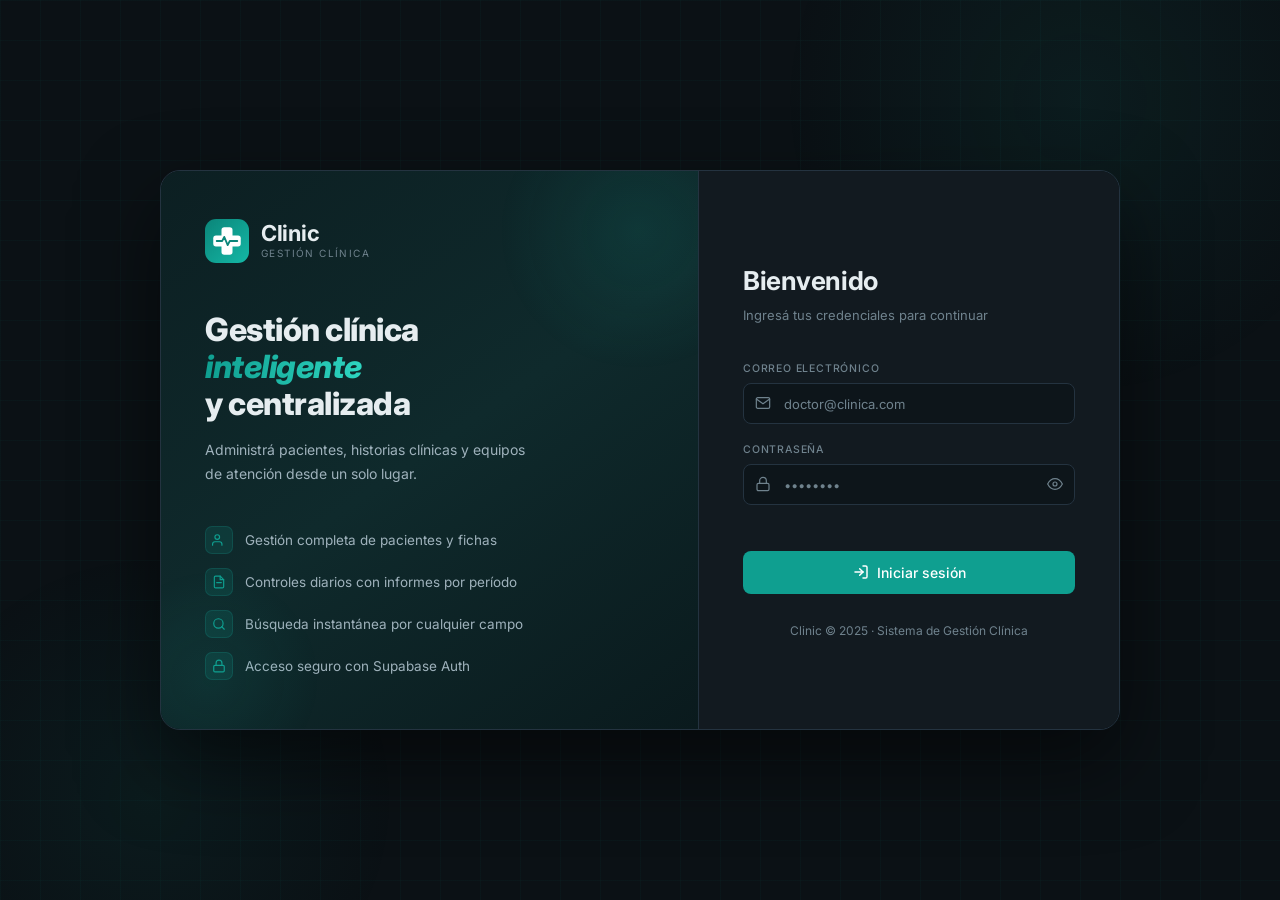
==== index.html @ 8baad52d "Eventos: reemplazar 151 handlers inline (onclick/onchange/oninput…) por delegación con data-* en js/" ====
<!DOCTYPE html>
<html lang="es">
<head>
<meta charset="UTF-8">
<meta name="viewport" content="width=device-width, initial-scale=1.0, maximum-scale=1.0">
<link rel="icon" href="logo.svg" type="image/svg+xml">
<title>Clinic</title>
<link href="https://fonts.googleapis.com/css2?family=Inter:wght@400;500;600;700;800&display=swap" rel="stylesheet">
<script src="https://cdnjs.cloudflare.com/ajax/libs/qrcodejs/1.0.0/qrcode.min.js"></script>
<link rel="stylesheet" href="css/base.css">
</head>
<body>

<div id="print-report"></div>

<div class="lightbox" id="lightbox" data-click="closeLightbox">
  <button class="lightbox-close" data-click="closeLightbox"><svg viewBox="0 0 24 24" fill="none" stroke="currentColor" stroke-width="2.5" stroke-linecap="round"><path d="M18 6L6 18M6 6l12 12"/></svg></button>
  <img id="lightbox-img" src="" alt="">
</div>

<!-- LOGIN -->
<div class="page active" id="page-login">
  <div class="bg-grid"></div>
  <div class="bg-glow bg-glow-1"></div>
  <div class="bg-glow bg-glow-2"></div>
  <div class="login-card">
    <div class="lc-left">
      <div class="logo-area">
        <img src="logo.svg" height="44">
        
        <div class="logo-txt-wrap"><div class="logo-name">Clinic</div><div class="logo-sub">Gestión clínica</div></div>
      </div>
      <div class="lc-body">
        <h1 class="lc-heading">Gestión clínica<br><em>inteligente</em><br>y centralizada</h1>
        <p class="lc-desc">Administrá pacientes, historias clínicas y equipos de atención desde un solo lugar.</p>
        <div class="feat-list">
          <div class="feat-item"><div class="feat-dot"><svg viewBox="0 0 24 24" fill="none" stroke="currentColor" stroke-width="2" stroke-linecap="round"><path d="M17 21v-2a4 4 0 00-4-4H5a4 4 0 00-4 4v2"/><circle cx="9" cy="7" r="4"/></svg></div>Gestión completa de pacientes y fichas</div>
          <div class="feat-item"><div class="feat-dot"><svg viewBox="0 0 24 24" fill="none" stroke="currentColor" stroke-width="2" stroke-linecap="round"><path d="M14 2H6a2 2 0 00-2 2v16a2 2 0 002 2h12a2 2 0 002-2V8z"/><polyline points="14,2 14,8 20,8"/><line x1="16" y1="13" x2="8" y2="13"/></svg></div>Controles diarios con informes por período</div>
          <div class="feat-item"><div class="feat-dot"><svg viewBox="0 0 24 24" fill="none" stroke="currentColor" stroke-width="2" stroke-linecap="round"><circle cx="11" cy="11" r="8"/><line x1="21" y1="21" x2="16.65" y2="16.65"/></svg></div>Búsqueda instantánea por cualquier campo</div>
          <div class="feat-item"><div class="feat-dot"><svg viewBox="0 0 24 24" fill="none" stroke="currentColor" stroke-width="2" stroke-linecap="round"><rect x="3" y="11" width="18" height="11" rx="2"/><path d="M7 11V7a5 5 0 0110 0v4"/></svg></div>Acceso seguro con Supabase Auth</div>
        </div>
      </div>
    </div>
    <div class="lc-right">
      <h2>Bienvenido</h2>
      <p class="sub">Ingresá tus credenciales para continuar</p>
      <div class="alert error" id="login-alert"><svg viewBox="0 0 24 24" fill="none" stroke="currentColor" stroke-width="2" stroke-linecap="round"><circle cx="12" cy="12" r="10"/><line x1="12" y1="8" x2="12" y2="12"/><line x1="12" y1="16" x2="12.01" y2="16"/></svg><span id="login-alert-txt">Credenciales incorrectas.</span></div>
      <div class="field">
        <label>Correo electrónico</label>
        <div class="input-wrap">
          <svg class="fi" viewBox="0 0 24 24" fill="none" stroke="currentColor" stroke-width="1.8" stroke-linecap="round"><path d="M4 4h16c1.1 0 2 .9 2 2v12c0 1.1-.9 2-2 2H4c-1.1 0-2-.9-2-2V6c0-1.1.9-2 2-2z"/><polyline points="22,6 12,13 2,6"/></svg>
          <input type="email" id="l-email" placeholder="doctor@clinica.com" autocomplete="email" data-input="loginClearErr" data-keydown="doLogin" data-keydown-key="Enter">
        </div>
        <div class="ferr" id="l-err-email"><svg viewBox="0 0 24 24" fill="none" stroke="currentColor" stroke-width="2.5" stroke-linecap="round"><circle cx="12" cy="12" r="10"/><line x1="12" y1="8" x2="12" y2="12"/></svg><span id="l-err-email-txt"></span></div>
      </div>
      <div class="field">
        <label>Contraseña</label>
        <div class="input-wrap">
          <svg class="fi" viewBox="0 0 24 24" fill="none" stroke="currentColor" stroke-width="1.8" stroke-linecap="round"><rect x="3" y="11" width="18" height="11" rx="2"/><path d="M7 11V7a5 5 0 0110 0v4"/></svg>
          <input type="password" id="l-pw" placeholder="••••••••" autocomplete="current-password" data-input="loginClearErr" data-keydown="doLogin" data-keydown-key="Enter">
          <button class="tog-pw" type="button" data-click="togglePw" tabindex="-1">
            <svg id="ico-eye" viewBox="0 0 24 24" fill="none" stroke="currentColor" stroke-width="1.8" stroke-linecap="round"><path d="M1 12s4-8 11-8 11 8 11 8-4 8-11 8-11-8-11-8z"/><circle cx="12" cy="12" r="3"/></svg>
            <svg id="ico-eye-off" style="display:none" viewBox="0 0 24 24" fill="none" stroke="currentColor" stroke-width="1.8" stroke-linecap="round"><path d="M17.94 17.94A10.07 10.07 0 0112 20c-7 0-11-8-11-8a18.45 18.45 0 015.06-5.94M9.9 4.24A9.12 9.12 0 0112 4c7 0 11 8 11 8a18.5 18.5 0 01-2.16 3.19m-6.72-1.07a3 3 0 11-4.24-4.24"/><line x1="1" y1="1" x2="23" y2="23"/></svg>
          </button>
        </div>
        <div class="ferr" id="l-err-pw"><svg viewBox="0 0 24 24" fill="none" stroke="currentColor" stroke-width="2.5" stroke-linecap="round"><circle cx="12" cy="12" r="10"/><line x1="12" y1="8" x2="12" y2="12"/></svg><span id="l-err-pw-txt"></span></div>
      </div>
      <div style="margin-bottom:28px;"></div>
      <button class="btn-login" id="btn-login" data-click="doLogin">
        <div class="spin" id="l-spin"></div>
        <svg id="l-btn-ico" viewBox="0 0 24 24" fill="none" stroke="currentColor" stroke-width="2.2" stroke-linecap="round"><path d="M15 3h4a2 2 0 012 2v14a2 2 0 01-2 2h-4"/><polyline points="10,17 15,12 10,7"/><line x1="15" y1="12" x2="3" y2="12"/></svg>
        <span id="l-btn-txt">Iniciar sesión</span>
      </button>
      <div class="lc-foot">Clinic &copy; 2025 · Sistema de Gestión Clínica</div>
    </div>
  </div>
</div>

<!-- APP -->
<div class="page" id="page-app">
  <div class="sb-overlay" id="sb-overlay" data-click="closeSb"></div>
  <aside class="sidebar" id="sidebar">
    <div class="sb-logo">
      <div class="sb-logo-inner">
        <img src="logo.svg" height="36">
        <div><div class="sb-name">Clinic</div><div class="sb-sub">Gestión clínica</div></div>
      </div>
      <button class="sb-close" data-click="closeSb"><svg viewBox="0 0 24 24" fill="none" stroke="currentColor" stroke-width="2.2" stroke-linecap="round" width="16" height="16"><path d="M18 6L6 18M6 6l12 12"/></svg></button>
    </div>
    <nav class="nav">
      <div class="nav-lbl">Principal</div>
      <div class="nav-item active" data-click="showView" data-click-args='["dashboard","$el"]'>
        <svg class="nav-ic" viewBox="0 0 24 24" fill="none" stroke="currentColor" stroke-width="1.8" stroke-linecap="round"><rect x="3" y="3" width="7" height="7" rx="1"/><rect x="14" y="3" width="7" height="7" rx="1"/><rect x="3" y="14" width="7" height="7" rx="1"/><rect x="14" y="14" width="7" height="7" rx="1"/></svg>
        Dashboard
      </div>
      <div class="nav-item" data-click="showView" data-click-args='["pacientes","$el"]'>
        <svg class="nav-ic" viewBox="0 0 24 24" fill="none" stroke="currentColor" stroke-width="1.8" stroke-linecap="round"><path d="M17 21v-2a4 4 0 00-4-4H5a4 4 0 00-4 4v2"/><circle cx="9" cy="7" r="4"/><path d="M23 21v-2a4 4 0 00-3-3.87"/><path d="M16 3.13a4 4 0 010 7.75"/></svg>
        Pacientes
        <span class="nav-badge" id="badge-total">0</span>
      </div>
      <div class="nav-lbl">Módulos</div>
      <div class="nav-item" data-click="showView" data-click-args='["historia","$el"]'>
        <svg class="nav-ic" viewBox="0 0 24 24" fill="none" stroke="currentColor" stroke-width="1.8" stroke-linecap="round"><path d="M14 2H6a2 2 0 00-2 2v16a2 2 0 002 2h12a2 2 0 002-2V8z"/><polyline points="14,2 14,8 20,8"/><line x1="16" y1="13" x2="8" y2="13"/><line x1="16" y1="17" x2="8" y2="17"/></svg>
        Historia Clínica
      </div>
      <div class="nav-item" data-click="showView" data-click-args='["estudios","$el"]'>
        <svg class="nav-ic" viewBox="0 0 24 24" fill="none" stroke="currentColor" stroke-width="1.8" stroke-linecap="round"><path d="M9 3H5a2 2 0 00-2 2v4m6-6h10a2 2 0 012 2v4M9 3v11m0 0H5a2 2 0 00-2 2v4a2 2 0 002 2h14a2 2 0 002-2v-4a2 2 0 00-2-2h-4m-6 0h6"/></svg>
        Estudios
      </div>
      <div class="nav-item" data-click="showView" data-click-args='["profesionales","$el"]'>
        <svg class="nav-ic" viewBox="0 0 24 24" fill="none" stroke="currentColor" stroke-width="1.8" stroke-linecap="round"><path d="M20 21v-2a4 4 0 00-4-4H8a4 4 0 00-4 4v2"/><circle cx="12" cy="7" r="4"/><line x1="12" y1="11" x2="12" y2="13"/><line x1="10" y1="12" x2="14" y2="12"/></svg>
        Profesionales
      </div>
      <div class="nav-lbl admin-only-block">Administración</div>
      <div class="nav-item admin-only" data-click="showView" data-click-args='["usuarios","$el"]'>
        <svg class="nav-ic" viewBox="0 0 24 24" fill="none" stroke="currentColor" stroke-width="1.8" stroke-linecap="round"><circle cx="12" cy="8" r="4"/><path d="M20 21a8 8 0 10-16 0"/><line x1="12" y1="12" x2="12" y2="16"/><line x1="10" y1="14" x2="14" y2="14"/></svg>
        Usuarios
      </div>
    </nav>
    <div class="sb-footer">
      <button class="btn-theme" id="btn-theme" data-click="toggleTheme">
        <svg id="theme-icon-dark" viewBox="0 0 24 24" fill="none" stroke="currentColor" stroke-width="2" stroke-linecap="round">
          <path d="M21 12.79A9 9 0 1111.21 3 7 7 0 0021 12.79z"/>
        </svg>
        <svg id="theme-icon-light" viewBox="0 0 24 24" fill="none" stroke="currentColor" stroke-width="2" stroke-linecap="round" style="display:none">
          <circle cx="12" cy="12" r="5"/><line x1="12" y1="1" x2="12" y2="3"/><line x1="12" y1="21" x2="12" y2="23"/>
          <line x1="4.22" y1="4.22" x2="5.64" y2="5.64"/><line x1="18.36" y1="18.36" x2="19.78" y2="19.78"/>
          <line x1="1" y1="12" x2="3" y2="12"/><line x1="21" y1="12" x2="23" y2="12"/>
          <line x1="4.22" y1="19.78" x2="5.64" y2="18.36"/><line x1="18.36" y1="5.64" x2="19.78" y2="4.22"/>
        </svg>
        <span id="theme-label">Modo claro</span>
      </button>
      <div class="user-card">
        <div class="av" id="user-av">DR</div>
        <div><div class="user-name" id="user-email-display">—</div><div class="user-role">Usuario activo</div></div>
      </div>
      <button class="btn-logout" data-click="doLogout">
        <svg viewBox="0 0 24 24" fill="none" stroke="currentColor" stroke-width="2" stroke-linecap="round"><path d="M9 21H5a2 2 0 01-2-2V5a2 2 0 012-2h4"/><polyline points="16,17 21,12 16,7"/><line x1="21" y1="12" x2="9" y2="12"/></svg>
        Cerrar sesión
      </button>
    </div>
  </aside>

  <main class="main">
    <header class="topbar">
      <button class="menu-btn" data-click="openSb"><svg viewBox="0 0 24 24" fill="none" stroke="currentColor" stroke-width="2" stroke-linecap="round" width="18" height="18"><line x1="3" y1="6" x2="21" y2="6"/><line x1="3" y1="12" x2="21" y2="12"/><line x1="3" y1="18" x2="21" y2="18"/></svg></button>
      <span class="page-title" id="page-title">Dashboard</span>
      <div class="search-wrap">
        <svg class="s-ic" viewBox="0 0 24 24" fill="none" stroke="currentColor" stroke-width="2" stroke-linecap="round"><circle cx="11" cy="11" r="8"/><line x1="21" y1="21" x2="16.65" y2="16.65"/></svg>
        <input type="text" id="search-input" placeholder="Nombre, DNI, patología, ciudad…" data-input="onSearch" data-input-args='["$value"]'>
        <button class="s-clear" id="s-clear" data-click="clearSearch"><svg viewBox="0 0 24 24" fill="none" stroke="currentColor" stroke-width="2.5" stroke-linecap="round" width="14" height="14"><path d="M18 6L6 18M6 6l12 12"/></svg></button>
      </div>
      <button class="btn btn-primary" data-click="openForm">
        <svg viewBox="0 0 24 24" fill="none" stroke="currentColor" stroke-width="2.5" stroke-linecap="round" width="15" height="15"><line x1="12" y1="5" x2="12" y2="19"/><line x1="5" y1="12" x2="19" y2="12"/></svg>
        <span>Nuevo Paciente</span>
      </button>
    </header>

    <div class="content">
      <!-- DASHBOARD -->
      <div class="view active" id="view-dashboard">
        <div class="stats-grid">
          <div class="stat-card c-blue"><div class="stat-ic c-blue"><svg viewBox="0 0 24 24" fill="none" stroke="var(--accent)" stroke-width="1.8" stroke-linecap="round"><path d="M17 21v-2a4 4 0 00-4-4H5a4 4 0 00-4 4v2"/><circle cx="9" cy="7" r="4"/></svg></div><div class="stat-lbl">Total Pacientes</div><div class="stat-val" id="s-total">—</div><div class="stat-sub">Registros activos</div></div>
          <div class="stat-card c-green"><div class="stat-ic c-green"><svg viewBox="0 0 24 24" fill="none" stroke="var(--success)" stroke-width="1.8" stroke-linecap="round"><path d="M14 2H6a2 2 0 00-2 2v16a2 2 0 002 2h12a2 2 0 002-2V8z"/><polyline points="14,2 14,8 20,8"/><line x1="16" y1="13" x2="8" y2="13"/></svg></div><div class="stat-lbl">Con Historia Clínica</div><div class="stat-val" id="s-historia">—</div><div class="stat-sub">Historial completo</div></div>
          <div class="stat-card c-amber"><div class="stat-ic c-amber"><svg viewBox="0 0 24 24" fill="none" stroke="var(--warning)" stroke-width="1.8" stroke-linecap="round"><path d="M9 3H5a2 2 0 00-2 2v4m6-6h10a2 2 0 012 2v4M9 3v11m0 0H5a2 2 0 00-2 2v4a2 2 0 002 2h14a2 2 0 002-2v-4a2 2 0 00-2-2h-4"/></svg></div><div class="stat-lbl">Con Estudios</div><div class="stat-val" id="s-estudios">—</div><div class="stat-sub">Estudios cargados</div></div>
          <div class="stat-card c-red"><div class="stat-ic c-red"><svg viewBox="0 0 24 24" fill="none" stroke="var(--danger)" stroke-width="1.8" stroke-linecap="round"><path d="M22 12h-4l-3 9L9 3l-3 9H2"/></svg></div><div class="stat-lbl">Con Patología</div><div class="stat-val" id="s-patologias">—</div><div class="stat-sub">Diagnósticos activos</div></div>
        </div>
        <div class="card">
          <div class="card-head"><div><div class="card-title">Últimos Pacientes</div><div class="card-meta">Actividad reciente</div></div></div>
          <div class="tbl-wrap"><table class="tbl-cards"><thead><tr><th>Paciente</th><th>DNI</th><th>Patología</th><th>Médico</th><th>Ciudad</th><th>Acciones</th></tr></thead><tbody id="dash-tbody"><tr class="loading-row"><td colspan="6">Cargando…</td></tr></tbody></table></div>
        </div>
      </div>

      <!-- PACIENTES -->
      <div class="view" id="view-pacientes">
        <div class="card">
          <div class="card-head">
            <div><div class="card-title">Listado de Pacientes</div><div class="card-meta" id="tbl-count">—</div></div>
            <div class="card-actions">
              <button class="btn btn-ghost btn-sm" data-click="openCsvModal">
                <svg viewBox="0 0 24 24" fill="none" stroke="currentColor" stroke-width="2" stroke-linecap="round" width="14" height="14"><path d="M21 15v4a2 2 0 01-2 2H5a2 2 0 01-2-2v-4"/><polyline points="7,10 12,15 17,10"/><line x1="12" y1="15" x2="12" y2="3"/></svg>
                Exportar CSV
              </button>
              <button class="btn btn-primary btn-sm" data-click="openForm">
                <svg viewBox="0 0 24 24" fill="none" stroke="currentColor" stroke-width="2.5" stroke-linecap="round" width="13" height="13"><line x1="12" y1="5" x2="12" y2="19"/><line x1="5" y1="12" x2="19" y2="12"/></svg>
                Nuevo
              </button>
            </div>
          </div>
          <div class="filter-row">
            <span style="font-size:11px;color:var(--text-muted);flex-shrink:0">Filtrar:</span>
            <button class="chip active" data-click="setChip" data-click-args='["todos","$el"]'>Todos</button>
            <button class="chip" data-click="setChip" data-click-args='["patologia","$el"]'>Con Patología</button>
            <button class="chip" data-click="setChip" data-click-args='["historia","$el"]'>Con Historia</button>
            <button class="chip" data-click="setChip" data-click-args='["estudios","$el"]'>Con Estudios</button>
          </div>
          <div id="result-banner"></div>
          <div class="tbl-wrap"><table class="tbl-cards"><thead><tr><th>Paciente</th><th>DNI</th><th>Teléfono</th><th>Patología</th><th>Médico</th><th>Ciudad</th><th>Estado</th><th>Acciones</th></tr></thead><tbody id="main-tbody"><tr class="loading-row"><td colspan="8">Cargando…</td></tr></tbody></table></div>
          <div class="pagination"><div class="pg-info" id="pg-info">—</div><div class="pg-btns" id="pg-btns"></div></div>
        </div>
      </div>

      <!-- HISTORIA -->
      <div class="view" id="view-historia">
        <div class="card">
          <div class="card-head"><div class="card-title">Historias Clínicas</div></div>
          <div class="tbl-wrap"><table class="tbl-cards"><thead><tr><th>Paciente</th><th>Historia Clínica</th><th>Epicrisis</th><th>Diagnóstico</th><th>Ver</th></tr></thead><tbody id="hist-tbody"></tbody></table></div>
        </div>
      </div>

      <!-- ESTUDIOS -->
      <div class="view" id="view-estudios">
        <div class="card">
          <div class="card-head"><div class="card-title">Estudios Complementarios</div></div>
          <div class="tbl-wrap"><table class="tbl-cards"><thead><tr><th>Paciente</th><th>Estudios</th><th>Observaciones</th><th>Ver</th></tr></thead><tbody id="est-tbody"></tbody></table></div>
        </div>
      </div>

      <!-- PROFESIONALES -->
      <div class="view" id="view-profesionales">
        <div class="card">
          <div class="card-head">
            <div><div class="card-title">Profesionales Médicos</div><div class="card-meta" id="prof-count">—</div></div>
            <div class="card-actions">
              <button class="btn btn-primary btn-sm admin-only" data-click="openProfForm">
                <svg viewBox="0 0 24 24" fill="none" stroke="currentColor" stroke-width="2.5" stroke-linecap="round" width="13" height="13"><line x1="12" y1="5" x2="12" y2="19"/><line x1="5" y1="12" x2="19" y2="12"/></svg>
                Nuevo
              </button>
            </div>
          </div>
          <div class="tbl-wrap"><table class="tbl-cards"><thead><tr><th>Profesional</th><th>Especialidad</th><th>Matrícula</th><th>Teléfono</th><th>Pacientes</th><th>Acciones</th></tr></thead><tbody id="prof-tbody"><tr class="loading-row"><td colspan="6">Cargando…</td></tr></tbody></table></div>
        </div>
      </div>

      <!-- USUARIOS (admin only) -->
      <div class="view admin-only-block" id="view-usuarios">
        <div class="card">
          <div class="card-head">
            <div><div class="card-title">Gestión de Usuarios</div><div class="card-meta" id="usr-count">—</div></div>
            <div class="card-actions">
              <button class="btn btn-primary btn-sm" data-click="openUsrForm">
                <svg viewBox="0 0 24 24" fill="none" stroke="currentColor" stroke-width="2.5" stroke-linecap="round" width="13" height="13"><line x1="12" y1="5" x2="12" y2="19"/><line x1="5" y1="12" x2="19" y2="12"/></svg>
                Nuevo Usuario
              </button>
            </div>
          </div>
          <div style="padding:12px 18px;background:rgba(245,158,11,.06);border-bottom:1px solid var(--border);font-size:12px;color:var(--warning);display:flex;align-items:center;gap:8px;">
            <svg viewBox="0 0 24 24" fill="none" stroke="currentColor" stroke-width="2" stroke-linecap="round" width="14" height="14"><circle cx="12" cy="12" r="10"/><line x1="12" y1="8" x2="12" y2="12"/><line x1="12" y1="16" x2="12.01" y2="16"/></svg>
            Los usuarios nuevos reciben un email de invitación. Solo el admin puede crear, editar rol y eliminar usuarios.
          </div>
          <div class="tbl-wrap"><table class="tbl-cards"><thead><tr><th>Usuario</th><th>Nombre</th><th>Rol</th><th>Registrado</th><th>Acciones</th></tr></thead><tbody id="usr-tbody"><tr class="loading-row"><td colspan="5">Cargando…</td></tr></tbody></table></div>
        </div>
      </div>
    </div>
  </main>
</div>

<!-- MODAL: FORM PACIENTE -->
<div class="modal-overlay" id="form-overlay" data-click="closeFormIfBg" data-click-args='["$event"]'>
  <div class="modal">
    <div class="modal-head">
      <div><div class="modal-title" id="form-modal-title">Nuevo Paciente</div><div class="modal-sub">Los campos con * son obligatorios</div></div>
      <button class="close-btn" data-click="closeForm"><svg viewBox="0 0 24 24" fill="none" stroke="currentColor" stroke-width="2.5" stroke-linecap="round"><path d="M18 6L6 18M6 6l12 12"/></svg></button>
    </div>
    <div class="modal-body">
      <input type="hidden" id="f-id">
      <div class="fsec">
        <div class="fsec-title">Datos Personales</div>
        <div class="fgrid">
          <div class="f"><label>Apellido *</label><input id="f-apellido" placeholder="García" type="text"></div>
          <div class="f cs2"><label>Nombres *</label><input id="f-nombres" placeholder="Juan Carlos" type="text"></div>
          <div class="f"><label>DNI *</label><input id="f-dni" placeholder="12.345.678" type="text" maxlength="12"></div>
          <div class="f"><label>Teléfonos</label><input id="f-telefonos" placeholder="+54 9 11 1234-5678" type="text"></div>
          <div class="f"><label>Mail</label><input id="f-mail" placeholder="paciente@mail.com" type="email"></div>
          <div class="f cs2"><label>Domicilio</label><input id="f-domicilio" placeholder="Av. Corrientes 1234" type="text"></div>
          <div class="f"><label>Ciudad</label><input id="f-ciudad" placeholder="Buenos Aires" type="text"></div>
          <div class="f"><label>Contacto Familia</label><input id="f-contacto_familia" placeholder="Nombre y teléfono" type="text"></div>
          <div class="f"><label>Médico Tratante (texto libre)</label><input id="f-medico_tratante" placeholder="Dr. Apellido" type="text"></div>
        </div>
        <!-- Profesionales registrados -->
        <div class="f" style="margin-top:12px;">
          <label>Profesionales asignados</label>
          <div class="prof-multi" id="prof-multi-widget">
            <div class="prof-multi-search">
              <svg viewBox="0 0 24 24" fill="none" stroke="currentColor" stroke-width="2" stroke-linecap="round" width="14" height="14" style="color:var(--text-muted);flex-shrink:0"><circle cx="11" cy="11" r="8"/><line x1="21" y1="21" x2="16.65" y2="16.65"/></svg>
              <input type="text" id="prof-multi-q" placeholder="Buscar profesional…" data-input="filterProfMulti" data-input-args='["$value"]'>
            </div>
            <div class="prof-multi-list" id="prof-multi-list">
              <div style="padding:10px;font-size:12px;color:var(--text-muted)">Cargando profesionales…</div>
            </div>
          </div>
          <div class="prof-selected-tags" id="prof-selected-tags"></div>
        </div>
        </div>
      </div>
      <div class="fsec">
        <div class="fsec-title">Patologías y Diagnóstico</div>
        <div class="fgrid">
          <div class="f cs3"><label>Patología Principal</label><input id="f-patologia" placeholder="Diagnóstico principal" type="text"></div>
          <div class="f"><label>Patología 1</label><input id="f-patologia1" placeholder="Comorbilidad 1" type="text"></div>
          <div class="f"><label>Patología 2</label><input id="f-patologia2" placeholder="Comorbilidad 2" type="text"></div>
          <div class="f cs3"><label>Diagnóstico Médico</label><textarea id="f-diagnostico_medico" placeholder="Descripción detallada del diagnóstico médico…"></textarea></div>
        </div>
      </div>
      <div class="fsec">
        <div class="fsec-title">Registros Clínicos</div>
        <div class="fgrid fgrid-1">
          <div class="f"><label>Historia Clínica</label><textarea id="f-historia_clinica" placeholder="Antecedentes, evolución, tratamientos previos…"></textarea></div>
          <div class="f"><label>Epicrisis</label><textarea id="f-epicrisis" placeholder="Resumen del episodio de internación / atención…"></textarea></div>
          <div class="f"><label>Estudios Complementarios</label><textarea id="f-estudios_complementarios" placeholder="Laboratorio, imágenes, estudios especiales…"></textarea></div>
          <div class="f"><label>Observaciones</label><textarea id="f-observaciones" placeholder="Notas adicionales…"></textarea></div>
        </div>
      </div>
      <div class="fsec">
        <div class="fsec-title">Equipos de Atención</div>
        <div class="fgrid">
          <div class="f"><label>Enfermería</label><textarea id="f-enfermeria" placeholder="Notas de enfermería…" style="min-height:70px"></textarea></div>
          <div class="f"><label>Kinesiología</label><textarea id="f-kinesiologia" placeholder="Tratamiento kinesiológico…" style="min-height:70px"></textarea></div>
          <div class="f"><label>Otros Profesionales</label><textarea id="f-otros_profesionales" placeholder="Psicólogo, nutricionista…" style="min-height:70px"></textarea></div>
          <div class="f cs3"><label>Otros</label><textarea id="f-otros" placeholder="Cualquier información adicional relevante…" style="min-height:60px"></textarea></div>
        </div>
      </div>
    </div>
    <div class="modal-foot">
      <button class="btn btn-ghost" data-click="closeForm">Cancelar</button>
      <button class="btn btn-primary" id="btn-save" data-click="savePaciente">
        <svg viewBox="0 0 24 24" fill="none" stroke="currentColor" stroke-width="2.2" stroke-linecap="round" width="15" height="15"><path d="M19 21H5a2 2 0 01-2-2V5a2 2 0 012-2h11l5 5v11a2 2 0 01-2 2z"/><polyline points="17,21 17,13 7,13 7,21"/><polyline points="7,3 7,8 15,8"/></svg>
        <span id="btn-save-txt">Guardar Paciente</span>
      </button>
    </div>
  </div>
</div>


<!-- MODAL: ENTRADA DIARIA -->
<div class="modal-overlay entrada-modal" id="entrada-overlay" data-click="closeEntradaIfBg" data-click-args='["$event"]'>
  <div class="modal" style="max-width:700px;">
    <div class="modal-head">
      <div><div class="modal-title" id="entrada-title">Entrada del día</div><div class="modal-sub" id="entrada-sub">Registrá la evolución diaria del paciente</div></div>
      <button class="close-btn" data-click="closeEntrada"><svg viewBox="0 0 24 24" fill="none" stroke="currentColor" stroke-width="2.5" stroke-linecap="round"><path d="M18 6L6 18M6 6l12 12"/></svg></button>
    </div>
    <div class="entrada-hero" id="entrada-hero">
      <div class="entrada-avatar" id="entrada-avatar">?</div>
      <div>
        <div class="entrada-pac-name" id="entrada-pac-name">—</div>
        <div class="entrada-pac-meta" id="entrada-pac-meta">—</div>
      </div>
    </div>
    <div class="modal-body">
      <div class="fgrid" style="margin-bottom:18px;">
        <div class="f"><label>Fecha del control *</label><input type="date" id="e-fecha"></div>
        <div class="f"><label>Responsable</label><input type="text" id="e-responsable" placeholder="Lic. Apellido / Enf. Apellido"></div>
        <div class="f"><label>Turno</label>
          <select id="e-turno">
            <option value="">— Sin especificar —</option>
            <option value="Mañana">Mañana</option>
            <option value="Tarde">Tarde</option>
            <option value="Noche">Noche</option>
          </select>
        </div>
      </div>
      <div class="fgrid fgrid-1" style="margin-bottom:18px;">
        <div class="f"><label>Enfermería</label><textarea id="e-enfermeria" placeholder="Signos vitales, medicación, curaciones, procedimientos…" style="min-height:80px"></textarea></div>
        <div class="f"><label>Kinesiología</label><textarea id="e-kinesiologia" placeholder="Ejercicios realizados, evolución de movilidad…" style="min-height:70px"></textarea></div>
        <div class="f"><label>Diagnóstico / Evolución</label><textarea id="e-diagnostico" placeholder="Observación clínica del día, cambios en el estado del paciente…" style="min-height:70px"></textarea></div>
        <div class="f"><label>Observaciones Generales</label><textarea id="e-observaciones" placeholder="Ánimo del paciente, comunicación con familia, otras notas…" style="min-height:60px"></textarea></div>
        <div class="f"><label>Otros Profesionales</label><textarea id="e-otros_prof" placeholder="Psicólogo, nutricionista, fonoaudiólogo…" style="min-height:60px"></textarea></div>
        <div class="f"><label>Otros</label><textarea id="e-otros" placeholder="Cualquier información adicional relevante…" style="min-height:50px"></textarea></div>
      </div>

      <!-- Imágenes del control -->
      <div style="margin-bottom:6px;">
        <div style="font-size:10.5px;font-weight:500;text-transform:uppercase;letter-spacing:.7px;color:var(--text-muted);margin-bottom:8px;">Imágenes del control</div>
        <div class="attach-zone" id="entrada-img-zone" style="padding:16px;">
          <input type="file" multiple accept="image/*" id="entrada-img-input"
            data-change="previewEntradaImages" data-change-args='["$el"]'
            data-dragover="dragOn"
            data-dragleave="dragOff"
            data-drop="dragOff">
          <svg viewBox="0 0 24 24" fill="none" stroke="currentColor" stroke-width="1.5" stroke-linecap="round" style="width:28px;height:28px;margin-bottom:6px;"><path d="M21 15v4a2 2 0 01-2 2H5a2 2 0 01-2-2v-4"/><polyline points="17,8 12,3 7,8"/><line x1="12" y1="3" x2="12" y2="15"/></svg>
          <p style="font-size:13px;">Tocá para agregar fotos o arrastrá aquí</p>
          <small style="font-size:11px;opacity:.7;">JPG, PNG, HEIC — podés seleccionar varias</small>
        </div>
        <!-- Preview thumbnails aparecer aquí -->
        <div id="entrada-img-preview" class="img-preview-grid"></div>
        <div id="entrada-upload-prog" style="display:none;margin-top:8px;">
          <div class="attach-progress show" style="margin-bottom:0;">
            <div class="prog-bar-wrap"><div class="prog-bar" id="entrada-prog-bar"></div></div>
            <span id="entrada-prog-txt">Subiendo…</span>
          </div>
        </div>
      </div>
    </div>
    <div class="modal-foot">
      <button class="btn btn-ghost" data-click="closeEntrada">Cancelar</button>
      <button class="btn btn-primary" id="btn-entrada-save" data-click="saveEntrada">
        <svg viewBox="0 0 24 24" fill="none" stroke="currentColor" stroke-width="2.2" stroke-linecap="round" width="15" height="15"><path d="M19 21H5a2 2 0 01-2-2V5a2 2 0 012-2h11l5 5v11a2 2 0 01-2 2z"/><polyline points="17,21 17,13 7,13 7,21"/><polyline points="7,3 7,8 15,8"/></svg>
        <span id="btn-entrada-txt">Guardar entrada</span>
      </button>
    </div>
  </div>
</div>

<!-- MODAL: DELETE -->
<div class="modal-overlay del-modal" id="del-overlay" data-click="closeDelIfBg" data-click-args='["$event"]'>
  <div class="modal" style="max-width:420px;">
    <div class="del-body">
      <div class="del-ico"><svg viewBox="0 0 24 24" fill="none" stroke="currentColor" stroke-width="2" stroke-linecap="round"><polyline points="3,6 5,6 21,6"/><path d="M19 6l-1 14a2 2 0 01-2 2H8a2 2 0 01-2-2L5 6"/><path d="M10 11v6M14 11v6"/><path d="M9 6V4a1 1 0 011-1h4a1 1 0 011 1v2"/></svg></div>
      <div class="del-title">¿Eliminar paciente?</div>
      <p class="del-desc">Esta acción es <strong>irreversible</strong>. El registro y todos sus adjuntos y controles serán eliminados permanentemente.</p>
    </div>
    <div class="del-foot">
      <button class="btn btn-ghost" data-click="closeDel">Cancelar</button>
      <button class="btn btn-danger" id="btn-confirm-del" data-click="confirmDelete">
        <svg viewBox="0 0 24 24" fill="none" stroke="currentColor" stroke-width="2.2" stroke-linecap="round" width="15" height="15"><polyline points="3,6 5,6 21,6"/><path d="M19 6l-1 14a2 2 0 01-2 2H8a2 2 0 01-2-2L5 6"/></svg>
        Eliminar
      </button>
    </div>
  </div>
</div>

<!-- MODAL: INFORME POR PERÍODO -->
<div class="modal-overlay" id="rpt-overlay" data-click="closeRptIfBg" data-click-args='["$event"]'>
  <div class="modal" style="max-width:620px;">
    <div class="modal-head">
      <div><div class="modal-title">Informe por Período</div><div class="modal-sub" id="rpt-modal-sub">Seleccioná el rango de fechas a incluir</div></div>
      <button class="close-btn" data-click="closeRpt"><svg viewBox="0 0 24 24" fill="none" stroke="currentColor" stroke-width="2.5" stroke-linecap="round"><path d="M18 6L6 18M6 6l12 12"/></svg></button>
    </div>
    <div class="modal-body">
      <div class="rpt-period-grid">
        <button class="rpt-period-btn sel" id="rpt-btn-7" data-click="selectPeriod" data-click-args='[7,"$el"]'><strong>Últimos 7 días</strong><span>Control semanal para médico</span></button>
        <button class="rpt-period-btn" id="rpt-btn-15" data-click="selectPeriod" data-click-args='[15,"$el"]'><strong>Última quincena</strong><span>15 días de controles</span></button>
        <button class="rpt-period-btn" id="rpt-btn-30" data-click="selectPeriod" data-click-args='[30,"$el"]'><strong>Último mes</strong><span>30 días de controles</span></button>
        <button class="rpt-period-btn" id="rpt-btn-0" data-click="selectPeriod" data-click-args='[0,"$el"]'><strong>Personalizado</strong><span>Elegí fechas exactas</span></button>
      </div>
      <div class="rpt-custom" id="rpt-custom">
        <div class="f" style="flex:1"><label>Desde</label><input type="date" id="rpt-from"></div>
        <div class="f" style="flex:1"><label>Hasta</label><input type="date" id="rpt-to"></div>
        <div class="f" style="align-self:flex-end"><button class="btn btn-ghost btn-sm" data-click="applyCustomPeriod">Aplicar</button></div>
      </div>
      <div class="rpt-preview">
        <div class="rpt-preview-title">Vista previa del período</div>
        <div class="rpt-preview-count" id="rpt-preview-count">—</div>
        <div id="rpt-preview-text" style="font-size:12px;color:var(--text-muted)">Seleccioná un período para ver el resumen</div>
      </div>
    </div>
    <div class="modal-foot">
      <button class="btn btn-ghost" data-click="closeRpt">Cancelar</button>
      <button class="btn btn-primary" id="btn-gen-rpt" data-click="generatePeriodReport">
        <svg viewBox="0 0 24 24" fill="none" stroke="currentColor" stroke-width="2.2" stroke-linecap="round" width="15" height="15"><polyline points="6,9 6,2 18,2 18,9"/><path d="M6 18H4a2 2 0 01-2-2v-5a2 2 0 012-2h16a2 2 0 012 2v5a2 2 0 01-2 2h-2"/><rect x="6" y="14" width="12" height="8"/></svg>
        Generar e Imprimir
      </button>
    </div>
  </div>
</div>

<!-- MODAL: CSV EXPORT -->
<div class="modal-overlay" id="csv-overlay" data-click="closeCsvIfBg" data-click-args='["$event"]'>
  <div class="modal" style="max-width:560px;">
    <div class="modal-head">
      <div><div class="modal-title">Exportar CSV</div><div class="modal-sub">Elegí qué columnas incluir en el archivo</div></div>
      <button class="close-btn" data-click="closeCsvModal"><svg viewBox="0 0 24 24" fill="none" stroke="currentColor" stroke-width="2.5" stroke-linecap="round"><path d="M18 6L6 18M6 6l12 12"/></svg></button>
    </div>
    <div class="modal-body">
      <div style="display:flex;gap:10px;margin-bottom:14px;flex-wrap:wrap;">
        <button class="btn btn-ghost btn-sm" data-click="csvSelectAll" data-click-args='[true]'>Seleccionar todo</button>
        <button class="btn btn-ghost btn-sm" data-click="csvSelectAll" data-click-args='[false]'>Deseleccionar todo</button>
        <div class="f" style="margin-left:auto;min-width:160px;">
          <select id="csv-source" style="font-size:12px;">
            <option value="pacientes">Datos de pacientes</option>
            <option value="controles">Controles registrados</option>
          </select>
        </div>
      </div>
      <div id="csv-cols-container" class="csv-cols-grid"></div>
    </div>
    <div class="modal-foot">
      <div style="font-size:12px;color:var(--text-muted);margin-right:auto;" id="csv-row-count">— filas</div>
      <button class="btn btn-ghost" data-click="closeCsvModal">Cancelar</button>
      <button class="btn btn-primary" data-click="doExportCSV">
        <svg viewBox="0 0 24 24" fill="none" stroke="currentColor" stroke-width="2" stroke-linecap="round" width="14" height="14"><path d="M21 15v4a2 2 0 01-2 2H5a2 2 0 01-2-2v-4"/><polyline points="7,10 12,15 17,10"/><line x1="12" y1="15" x2="12" y2="3"/></svg>
        Descargar CSV
      </button>
    </div>
  </div>
</div>

<div class="toast-wrap" id="toast-wrap"></div>

<!-- MODAL: PROFESIONAL FORM -->
<div class="modal-overlay" id="prof-form-overlay" data-click="closeProfFormIfBg" data-click-args='["$event"]'>
  <div class="modal" style="max-width:640px;">
    <div class="modal-head">
      <div><div class="modal-title" id="prof-form-title">Nuevo Profesional</div><div class="modal-sub">Datos del médico o profesional de salud</div></div>
      <button class="close-btn" data-click="closeProfForm"><svg viewBox="0 0 24 24" fill="none" stroke="currentColor" stroke-width="2.5" stroke-linecap="round"><path d="M18 6L6 18M6 6l12 12"/></svg></button>
    </div>
    <div class="modal-body">
      <div class="fgrid">
        <div class="f"><label>Apellido *</label><input id="pf-apellido" type="text" placeholder="García"></div>
        <div class="f cs2"><label>Nombres *</label><input id="pf-nombres" type="text" placeholder="Carlos Alberto"></div>
        <div class="f"><label>Especialidad</label><input id="pf-especialidad" type="text" placeholder="Clínica Médica, Kinesiología…"></div>
        <div class="f"><label>Matrícula</label><input id="pf-matricula" type="text" placeholder="MN 12345"></div>
        <div class="f"><label>Teléfono</label><input id="pf-telefono" type="text" placeholder="+54 9 11 1234-5678"></div>
        <div class="f"><label>Mail</label><input id="pf-mail" type="email" placeholder="medico@clinica.com"></div>
        <div class="f cs2"><label>Domicilio</label><input id="pf-domicilio" type="text" placeholder="Av. Santa Fe 1234"></div>
        <div class="f"><label>Ciudad</label><input id="pf-ciudad" type="text" placeholder="Buenos Aires"></div>
        <div class="f cs3"><label>Observaciones</label><textarea id="pf-observaciones" placeholder="Notas sobre el profesional, días de atención, etc."></textarea></div>
      </div>
    </div>
    <div class="modal-foot">
      <button class="btn btn-ghost" data-click="closeProfForm">Cancelar</button>
      <button class="btn btn-primary" id="btn-prof-save" data-click="saveProfesional">
        <svg viewBox="0 0 24 24" fill="none" stroke="currentColor" stroke-width="2.2" stroke-linecap="round" width="15" height="15"><path d="M19 21H5a2 2 0 01-2-2V5a2 2 0 012-2h11l5 5v11a2 2 0 01-2 2z"/><polyline points="17,21 17,13 7,13 7,21"/></svg>
        <span id="btn-prof-save-txt">Guardar</span>
      </button>
    </div>
  </div>
</div>


<!-- MODAL: USUARIO FORM (admin only) -->
<div class="modal-overlay" id="usr-form-overlay" data-click="closeUsrFormIfBg" data-click-args='["$event"]'>
  <div class="modal" style="max-width:480px;">
    <div class="modal-head">
      <div><div class="modal-title" id="usr-form-title">Nuevo Usuario</div><div class="modal-sub" id="usr-form-sub">Recibirá un email de invitación</div></div>
      <button class="close-btn" data-click="closeUsrForm"><svg viewBox="0 0 24 24" fill="none" stroke="currentColor" stroke-width="2.5" stroke-linecap="round"><path d="M18 6L6 18M6 6l12 12"/></svg></button>
    </div>
    <div class="modal-body">
      <div class="fgrid fgrid-1" style="gap:14px;">
        <div class="f"><label>Email *</label><input id="uf-email" type="email" placeholder="usuario@clinica.com"></div>
        <div class="f"><label>Nombre</label><input id="uf-nombre" type="text" placeholder="Nombre completo"></div>
        <div class="f"><label>Rol *</label>
          <select id="uf-rol">
            <option value="usuario">Usuario (puede crear/editar, no eliminar pacientes)</option>
            <option value="admin">Admin (acceso completo)</option>
          </select>
        </div>
        <div class="f" id="uf-pw-wrap"><label>Contraseña nueva</label><input id="uf-pw" type="password" placeholder="Mínimo 6 caracteres"></div>
      </div>
    </div>
    <div class="modal-foot">
      <button class="btn btn-ghost" data-click="closeUsrForm">Cancelar</button>
      <button class="btn btn-primary" id="btn-usr-save" data-click="saveUsuario">
        <svg viewBox="0 0 24 24" fill="none" stroke="currentColor" stroke-width="2.2" stroke-linecap="round" width="15" height="15"><path d="M19 21H5a2 2 0 01-2-2V5a2 2 0 012-2h11l5 5v11a2 2 0 01-2 2z"/><polyline points="17,21 17,13 7,13 7,21"/></svg>
        <span id="btn-usr-save-txt">Guardar</span>
      </button>
    </div>
  </div>
</div>

<!-- ══════════════════════════════════════
     SUPABASE + LOGIC
══════════════════════════════════════ -->
<script type="module" src="js/pages/index.js"></script>

</body>
</html>
---- css/base.css ----
:root{
--bg:#0b1115;--surface:#121a20;--surface2:#18232b;--border:#243340;
--field:#0d151a;--hover:rgba(255,255,255,.035);
--accent:#0f9f90;--accent2:#2dd4bf;--accent-soft:rgba(20,166,150,.14);
--success:#10b981;--warning:#f59e0b;--danger:#ef4444;
--text:#e6edf0;--text-muted:#6f828d;--text-soft:#9fb2bc;
--sans:'Inter',system-ui,-apple-system,'Segoe UI',sans-serif;--ui:var(--sans);
--r:8px;--r-lg:12px;--sidebar-w:252px;--topbar-h:62px;
--ease:0.18s cubic-bezier(.4,0,.2,1);
--shadow-sm:0 1px 2px rgba(0,0,0,.3);--shadow-md:0 4px 16px rgba(0,0,0,.35);--shadow-lg:0 24px 80px rgba(0,0,0,.5);
}
/* LIGHT MODE: solo redefine tokens; los componentes no necesitan !important */
body.light{
--bg:#f3f6f7;--surface:#fff;--surface2:#eef3f4;--border:#dbe4e8;
--field:#fff;--hover:rgba(15,35,43,.035);
--accent:#0b8579;--accent2:#14b8a6;--accent-soft:rgba(11,133,121,.1);
--text:#13232b;--text-muted:#637780;--text-soft:#475f6b;
--shadow-sm:0 1px 2px rgba(15,35,43,.06),0 1px 3px rgba(15,35,43,.05);--shadow-md:0 4px 14px rgba(15,35,43,.08);--shadow-lg:0 20px 60px rgba(15,35,43,.15);
}
body.light .lc-left{background:linear-gradient(145deg,#0f3d3a 0%,#0c3331 50%,#0a2a28 100%);--text:#e6edf0;--text-soft:#a9bec7;--text-muted:#7f949f;--border:#243340;--accent:#2dd4bf;--accent-soft:rgba(20,166,150,.16);}
body.light .sb-overlay{background:rgba(15,35,43,.4);}
body.light .bg-grid{background-image:linear-gradient(rgba(20,166,150,.07) 1px,transparent 1px),linear-gradient(90deg,rgba(20,166,150,.07) 1px,transparent 1px);}
body.light .tag-blue,body.light .role-usuario{color:#0b8579;}
body.light .tag-green,body.light .prof-tag{color:#047857;}
body.light .tag-amber,body.light .role-admin{color:#b45309;}
body.light .tag-cyan{color:#0e7490;}
body.light .btn-logout,body.light .alert.error{color:#b91c1c;}

*,*::before,*::after{box-sizing:border-box;margin:0;padding:0}
html{height:100%;height:-webkit-fill-available;}
body{font-family:var(--sans);font-size:14px;line-height:1.5;-webkit-font-smoothing:antialiased;background:var(--bg);color:var(--text);overflow:hidden;min-height:100vh;min-height:-webkit-fill-available;}
.page{display:none;height:100vh;height:100dvh;}
.page.active{display:flex;}

/* LOGIN */
#page-login{align-items:center;justify-content:center;padding:20px;position:relative;overflow:hidden;background:var(--bg);}
.bg-grid{position:fixed;inset:0;pointer-events:none;z-index:0;background-image:linear-gradient(rgba(20,166,150,.04) 1px,transparent 1px),linear-gradient(90deg,rgba(20,166,150,.04) 1px,transparent 1px);background-size:40px 40px;}
.bg-glow{position:fixed;border-radius:50%;pointer-events:none;z-index:0;}
.bg-glow-1{width:600px;height:600px;top:-200px;right:-100px;background:radial-gradient(circle,rgba(20,166,150,.08) 0%,transparent 70%);}
.bg-glow-2{width:500px;height:500px;bottom:-150px;left:-100px;background:radial-gradient(circle,rgba(20,184,166,.06) 0%,transparent 70%);}
.login-card{position:relative;z-index:1;display:flex;width:100%;max-width:960px;min-height:560px;border-radius:20px;overflow:hidden;box-shadow:0 32px 80px rgba(0,0,0,.5);border:1px solid var(--border);}
.lc-left{flex:1;background:linear-gradient(145deg,#0c1f22 0%,#0f2a2c 50%,#0a1a1d 100%);border-right:1px solid var(--border);display:flex;flex-direction:column;padding:48px 44px;position:relative;overflow:hidden;}
.lc-left::before{content:'';position:absolute;top:-80px;right:-80px;width:280px;height:280px;border-radius:50%;background:radial-gradient(circle,rgba(20,166,150,.12) 0%,transparent 70%);}
.lc-left::after{content:'';position:absolute;bottom:-60px;left:-60px;width:220px;height:220px;border-radius:50%;background:radial-gradient(circle,rgba(20,184,166,.08) 0%,transparent 70%);}
.logo-area{margin-bottom:48px;display:flex;align-items:center;gap:12px;}
.logo-mark{width:44px;height:44px;border-radius:11px;flex-shrink:0;background:linear-gradient(135deg,var(--accent),var(--accent2));display:grid;place-items:center;}
.logo-txt-wrap .logo-name{font-family:var(--ui);font-size:22px;font-weight:700;color:var(--text);line-height:1;letter-spacing:-0.3px;}
.logo-txt-wrap .logo-sub{font-size:10px;color:var(--text-muted);letter-spacing:1.4px;text-transform:uppercase;margin-top:2px;}
.lc-body{flex:1;display:flex;flex-direction:column;justify-content:center;}
.lc-heading{font-family:var(--ui);font-size:32px;font-weight:800;line-height:1.15;color:var(--text);margin-bottom:16px;letter-spacing:-0.5px;}
.lc-heading em{font-style:italic;background:linear-gradient(90deg,var(--accent),var(--accent2));-webkit-background-clip:text;-webkit-text-fill-color:transparent;background-clip:text;}
.lc-desc{font-size:14px;color:var(--text-soft);line-height:1.7;max-width:320px;margin-bottom:40px;}
.feat-list{display:flex;flex-direction:column;gap:14px;}
.feat-item{display:flex;align-items:center;gap:12px;font-size:13.5px;color:var(--text-soft);}
.feat-dot{width:28px;height:28px;border-radius:7px;flex-shrink:0;background:var(--accent-soft);border:1px solid rgba(20,166,150,.2);display:grid;place-items:center;}
.feat-dot svg{width:14px;height:14px;color:var(--accent);}
.lc-right{width:420px;flex-shrink:0;background:var(--surface);display:flex;flex-direction:column;justify-content:center;padding:48px 44px;}
.lc-right h2{font-family:var(--ui);font-size:26px;font-weight:700;color:var(--text);margin-bottom:6px;letter-spacing:-0.3px;}
.lc-right .sub{font-size:13px;color:var(--text-muted);margin-bottom:36px;}
.field{display:flex;flex-direction:column;gap:6px;margin-bottom:18px;}
.field label{font-size:10.5px;font-weight:500;text-transform:uppercase;letter-spacing:.8px;color:var(--text-muted);}
.input-wrap{position:relative;display:flex;align-items:center;}
.input-wrap svg.fi{position:absolute;left:12px;width:16px;height:16px;color:var(--text-muted);pointer-events:none;flex-shrink:0;}
.input-wrap input{width:100%;background:var(--field);border:1px solid var(--border);border-radius:var(--r);padding:11px 12px 11px 40px;color:var(--text);font-family:var(--sans);font-size:14px;transition:all var(--ease);outline:none;}
.input-wrap input:focus{border-color:var(--accent);box-shadow:0 0 0 3px rgba(20,166,150,.12);}
.input-wrap input::placeholder{color:var(--text-muted);font-size:13px;}
.tog-pw{position:absolute;right:12px;background:none;border:none;cursor:pointer;color:var(--text-muted);display:grid;place-items:center;padding:0;transition:color var(--ease);}
.tog-pw:hover{color:var(--text-soft);}
.tog-pw svg{width:16px;height:16px;}
.ferr{font-size:11.5px;color:var(--danger);display:none;align-items:center;gap:5px;}
.ferr.show{display:flex;}
.ferr svg{width:12px;height:12px;}
.alert{display:none;align-items:center;gap:9px;padding:11px 14px;border-radius:var(--r);font-size:13px;margin-bottom:20px;border:1px solid;}
.alert.show{display:flex;}
.alert.error{background:rgba(239,68,68,.08);border-color:rgba(239,68,68,.25);color:#f87171;}
.alert svg{width:15px;height:15px;flex-shrink:0;}
.btn-login{width:100%;padding:13px;background:var(--accent);color:#fff;border:none;border-radius:var(--r);font-family:var(--sans);font-size:14px;font-weight:500;cursor:pointer;display:flex;align-items:center;justify-content:center;gap:8px;transition:all var(--ease);}
.btn-login:hover:not(:disabled){background:#096f65;transform:translateY(-1px);box-shadow:0 6px 20px rgba(20,166,150,.4);}
.btn-login:disabled{opacity:.7;cursor:not-allowed;}
.btn-login svg{width:16px;height:16px;}
.spin{width:16px;height:16px;border:2px solid rgba(255,255,255,.3);border-top-color:#fff;border-radius:50%;animation:spin .7s linear infinite;display:none;}
.spin.show{display:block;}
@keyframes spin{to{transform:rotate(360deg)}}
.lc-foot{margin-top:28px;text-align:center;font-size:12px;color:var(--text-muted);}

@media(max-width:768px){
  #page-login{padding:0;align-items:flex-start;justify-content:center;overflow-y:auto;min-height:100dvh;}
  .login-card{flex-direction:column;max-width:100%;width:100%;border-radius:0;border:none;box-shadow:none;min-height:unset;flex:1;}
  .lc-left{padding:20px 20px 16px;border-right:none;border-bottom:1px solid var(--border);flex:none;}
  .lc-body{display:none;}
  .logo-area{margin-bottom:0;}
  .lc-right{width:100%;flex:1;padding:28px 20px 32px;justify-content:flex-start;}
}
@media(max-width:400px){.lc-left{padding:16px;}.lc-right{padding:22px 16px 28px;}}

/* DASHBOARD */
#page-app{flex-direction:row;}
.sb-overlay{display:none;position:fixed;inset:0;background:rgba(0,0,0,.55);z-index:49;backdrop-filter:blur(2px);}
.sb-overlay.show{display:block;}
.sidebar{
  width:var(--sidebar-w);
  height:100vh;height:100dvh;
  background:var(--surface);
  border-right:1px solid var(--border);
  display:flex;flex-direction:column;
  flex-shrink:0;position:relative;z-index:50;
  transition:transform var(--ease);overflow:hidden;
}
@media(max-width:768px){
  .sidebar{position:fixed;top:0;left:0;height:100vh;height:100dvh;transform:translateX(-100%);}
  .sidebar.open{transform:translateX(0);}
}
.sb-logo{padding:18px 20px 16px;border-bottom:1px solid var(--border);display:flex;align-items:center;justify-content:space-between;flex-shrink:0;}
.sb-logo-inner{display:flex;align-items:center;gap:10px;}
.sb-mark{width:36px;height:36px;border-radius:9px;flex-shrink:0;background:linear-gradient(135deg,var(--accent),var(--accent2));display:grid;place-items:center;}
.sb-name{font-family:var(--ui);font-size:18px;font-weight:700;color:var(--text);line-height:1;letter-spacing:-0.3px;}
.sb-sub{font-size:10px;color:var(--text-muted);letter-spacing:1.2px;text-transform:uppercase;margin-top:1px;}
.sb-close{display:none;width:30px;height:30px;border:1px solid var(--border);border-radius:7px;background:none;color:var(--text-soft);cursor:pointer;align-items:center;justify-content:center;flex-shrink:0;}
@media(max-width:768px){.sb-close{display:flex;}}
.nav{flex:1;overflow-y:auto;padding:12px 10px;min-height:0;}
.nav-lbl{font-size:9.5px;letter-spacing:1.8px;text-transform:uppercase;color:var(--text-muted);padding:0 10px;margin:14px 0 5px;}
.nav-item{display:flex;align-items:center;gap:9px;padding:9px 11px;border-radius:8px;cursor:pointer;transition:all var(--ease);color:var(--text-soft);font-size:13.5px;font-weight:400;position:relative;user-select:none;}
.nav-item:hover{background:var(--surface2);color:var(--text);}
.nav-item.active{background:var(--accent-soft);color:var(--accent);font-weight:500;}
.nav-item.active::before{content:'';position:absolute;left:0;top:50%;transform:translateY(-50%);width:3px;height:55%;background:var(--accent);border-radius:0 3px 3px 0;}
.nav-ic{width:18px;height:18px;opacity:.65;flex-shrink:0;}
.nav-item.active .nav-ic,.nav-item:hover .nav-ic{opacity:1;}
.nav-badge{margin-left:auto;background:var(--accent);color:#fff;font-size:10px;font-weight:600;padding:1px 7px;border-radius:20px;min-width:22px;text-align:center;}
.sb-footer{
  padding:10px 10px 14px;
  border-top:1px solid var(--border);
  flex-shrink:0;
  background:var(--surface);
}
.btn-theme{
  display:flex;align-items:center;gap:8px;width:100%;margin-bottom:6px;
  padding:8px 11px;border-radius:8px;
  border:1px solid var(--border);
  background:none;color:var(--text-soft);
  font-family:var(--sans);font-size:13px;cursor:pointer;
  transition:all var(--ease);
}
.btn-theme:hover{background:var(--surface2);color:var(--text);}
.btn-theme svg{width:15px;height:15px;flex-shrink:0;}
.user-card{display:flex;align-items:center;gap:10px;padding:9px 11px;border-radius:8px;cursor:pointer;transition:background var(--ease);}
.user-card:hover{background:var(--surface2);}
.av{width:32px;height:32px;border-radius:50%;flex-shrink:0;background:linear-gradient(135deg,var(--accent),var(--accent2));display:grid;place-items:center;font-size:12px;font-weight:600;color:#fff;}
.user-name{font-size:13px;font-weight:500;color:var(--text);}
.user-role{font-size:11px;color:var(--text-muted);}
.btn-logout{display:flex;align-items:center;gap:8px;width:100%;margin-top:8px;padding:9px 11px;border-radius:8px;border:1px solid rgba(239,68,68,.25);background:rgba(239,68,68,.07);color:#f87171;font-family:var(--sans);font-size:13px;cursor:pointer;transition:all var(--ease);}
.btn-logout:hover{background:rgba(239,68,68,.15);border-color:rgba(239,68,68,.4);}
.btn-logout svg{width:15px;height:15px;flex-shrink:0;}
.main{flex:1;display:flex;flex-direction:column;min-height:0;overflow:hidden;min-width:0;}
.topbar{
  height:var(--topbar-h);display:flex;align-items:center;gap:10px;
  padding:0 16px;border-bottom:1px solid var(--border);
  background:var(--bg);flex-shrink:0;overflow:hidden;
}
@media(max-width:480px){
  .topbar{padding:0 12px;gap:8px;}
  .search-wrap{display:none;}
}
.menu-btn{display:none;width:36px;height:36px;border:1px solid var(--border);border-radius:8px;background:none;color:var(--text-soft);cursor:pointer;align-items:center;justify-content:center;flex-shrink:0;}
@media(max-width:768px){.menu-btn{display:flex;}}
.page-title{font-family:var(--ui);font-size:20px;font-weight:700;color:var(--text);white-space:nowrap;margin-right:auto;letter-spacing:-0.3px;}
@media(max-width:480px){.page-title{font-size:17px;}}
.search-wrap{display:flex;align-items:center;gap:8px;background:var(--surface);border:1px solid var(--border);border-radius:9px;padding:7px 12px;flex:1;max-width:360px;min-width:0;transition:border-color var(--ease);}
.search-wrap:focus-within{border-color:var(--accent);}
.search-wrap input{background:none;border:none;outline:none;color:var(--text);font-family:var(--sans);font-size:13px;width:100%;min-width:0;}
.search-wrap input::placeholder{color:var(--text-muted);}
.s-ic{width:16px;height:16px;flex-shrink:0;color:var(--text-muted);}
.s-clear{background:none;border:none;cursor:pointer;color:var(--text-muted);padding:0;display:none;align-items:center;}
.s-clear.show{display:flex;}
.btn{display:inline-flex;align-items:center;gap:6px;padding:8px 15px;border-radius:8px;font-family:var(--sans);font-size:13px;font-weight:500;cursor:pointer;border:none;transition:all var(--ease);white-space:nowrap;flex-shrink:0;}
.btn-primary{background:var(--accent);color:#fff;}
.btn-primary:hover{background:#096f65;transform:translateY(-1px);box-shadow:0 4px 16px rgba(20,166,150,.35);}
.btn-ghost{background:var(--surface);color:var(--text-soft);border:1px solid var(--border);}
.btn-ghost:hover{background:var(--surface2);color:var(--text);}
.btn-sm{padding:6px 11px;font-size:12px;}
@media(max-width:480px){.search-wrap{max-width:none;}.btn-primary span{display:none;}.btn-primary{padding:8px 10px;}}
.content{flex:1;overflow-y:auto;padding:22px 20px;min-height:0;}
@media(max-width:480px){.content{padding:14px 12px;}}
.view{display:none;}
.view.active{display:block;animation:fadeIn .2s ease;}
@keyframes fadeIn{from{opacity:0;transform:translateY(5px)}to{opacity:1;transform:translateY(0)}}

/* STATS */
.stats-grid{display:grid;grid-template-columns:repeat(4,1fr);gap:14px;margin-bottom:22px;}
@media(max-width:900px){.stats-grid{grid-template-columns:repeat(2,1fr);}}
@media(max-width:480px){.stats-grid{gap:10px;}}
.stat-card{background:var(--surface);border:1px solid var(--border);border-radius:var(--r-lg);padding:18px 20px;position:relative;overflow:hidden;box-shadow:var(--shadow-sm);transition:transform var(--ease),box-shadow var(--ease);}
.stat-card:hover{transform:translateY(-2px);box-shadow:var(--shadow-md);}
.stat-card::after{content:'';position:absolute;top:0;left:0;right:0;height:2px;}
.stat-card.c-blue::after{background:linear-gradient(90deg,var(--accent),var(--accent2));}
.stat-card.c-green::after{background:linear-gradient(90deg,#10b981,#34d399);}
.stat-card.c-amber::after{background:linear-gradient(90deg,#f59e0b,#fbbf24);}
.stat-card.c-red::after{background:linear-gradient(90deg,#ef4444,#f87171);}
.stat-ic{width:34px;height:34px;border-radius:8px;display:grid;place-items:center;margin-bottom:12px;}
.stat-ic svg{width:18px;height:18px;}
.stat-ic.c-blue{background:rgba(20,166,150,.15);}
.stat-ic.c-green{background:rgba(16,185,129,.15);}
.stat-ic.c-amber{background:rgba(245,158,11,.15);}
.stat-ic.c-red{background:rgba(239,68,68,.15);}
.stat-lbl{font-size:10.5px;text-transform:uppercase;letter-spacing:1px;color:var(--text-muted);margin-bottom:4px;}
.stat-val{font-family:var(--ui);font-size:32px;font-weight:700;color:var(--text);line-height:1;margin-bottom:3px;letter-spacing:-1px;font-variant-numeric:tabular-nums;}
.stat-sub{font-size:11px;color:var(--text-muted);}
@media(max-width:480px){.stat-val{font-size:28px;}.stat-card{padding:14px;}}

/* CARD / TABLE */
.card{background:var(--surface);border:1px solid var(--border);border-radius:var(--r-lg);overflow:hidden;margin-bottom:18px;box-shadow:var(--shadow-sm);}
.card-head{display:flex;align-items:center;justify-content:space-between;padding:15px 18px;border-bottom:1px solid var(--border);gap:12px;flex-wrap:wrap;}
.card-title{font-size:14.5px;font-weight:500;color:var(--text);}
.card-meta{font-size:12px;color:var(--text-muted);}
.card-actions{display:flex;gap:8px;flex-wrap:wrap;}
.filter-row{display:flex;align-items:center;gap:8px;padding:10px 18px;border-bottom:1px solid var(--border);overflow-x:auto;scrollbar-width:none;}
.filter-row::-webkit-scrollbar{display:none;}
.chip{padding:4px 12px;border-radius:20px;font-size:12px;cursor:pointer;border:1px solid var(--border);color:var(--text-soft);white-space:nowrap;transition:all var(--ease);background:none;font-family:var(--sans);}
.chip:hover,.chip.active{background:var(--accent-soft);border-color:var(--accent);color:var(--accent);}
.tbl-wrap{overflow-x:auto;-webkit-overflow-scrolling:touch;}
table{width:100%;border-collapse:collapse;}
/* Inside modals, tables should never force horizontal scroll */
.modal-body .tbl-wrap{overflow-x:visible;}
.modal-body table{min-width:0;}
th{padding:10px 14px;text-align:left;font-size:10.5px;font-weight:600;text-transform:uppercase;letter-spacing:.9px;color:var(--text-muted);background:var(--surface2);border-bottom:1px solid var(--border);white-space:nowrap;}
td{padding:12px 14px;font-size:13px;border-bottom:1px solid var(--border);color:var(--text-soft);vertical-align:middle;}
tr:last-child td{border-bottom:none;}
tbody tr:hover td{background:var(--hover);}
.td-p{color:var(--text);font-weight:500;}
.td-m{font-family:monospace;font-size:12px;color:var(--text-muted);}
.td-s{font-size:11px;color:var(--text-muted);}
.tag{display:inline-block;padding:2px 9px;border-radius:20px;font-size:11px;font-weight:500;}
.status-badge{display:inline-block;padding:2px 9px;border-radius:20px;font-size:10.5px;font-weight:600;white-space:nowrap;}
.status-badge.active{background:rgba(16,185,129,.13);color:var(--success);}
.status-badge.inactive{background:rgba(239,68,68,.13);color:var(--danger);}
.pac-switch{position:relative;display:inline-block;width:34px;height:19px;flex-shrink:0;cursor:pointer;}
.pac-switch input{opacity:0;width:0;height:0;position:absolute;}
.pac-switch .slider{position:absolute;inset:0;background:var(--border);border-radius:20px;transition:background var(--ease);cursor:pointer;}
.pac-switch .slider:before{content:'';position:absolute;height:13px;width:13px;left:3px;top:3px;background:#fff;border-radius:50%;transition:transform var(--ease);}
.pac-switch input:checked+.slider{background:var(--success);}
.pac-switch input:checked+.slider:before{transform:translateX(15px);}
.pac-switch input:disabled+.slider{opacity:.5;cursor:not-allowed;}
.tag-blue{background:rgba(20,166,150,.15);color:#5eead4;}
.tag-green{background:rgba(16,185,129,.15);color:#34d399;}
.tag-amber{background:rgba(245,158,11,.15);color:#fbbf24;}
.tag-cyan{background:rgba(20,184,166,.12);color:#67e8f9;}
.act-row{display:flex;gap:5px;}
.ic-btn{width:28px;height:28px;border-radius:6px;display:grid;place-items:center;cursor:pointer;border:none;transition:all var(--ease);}
.ic-btn svg{width:14px;height:14px;}
.ic-btn-blue{background:var(--accent-soft);color:var(--accent);}
.ic-btn-blue:hover{background:rgba(20,166,150,.25);}
.ic-btn-red{background:rgba(239,68,68,.1);color:var(--danger);}
.ic-btn-red:hover{background:rgba(239,68,68,.22);}
.ic-btn-green{background:rgba(16,185,129,.1);color:var(--success);}
.ic-btn-green:hover{background:rgba(16,185,129,.22);}
.ic-btn-amber{background:rgba(245,158,11,.1);color:var(--warning);}
.ic-btn-amber:hover{background:rgba(245,158,11,.22);}
.pagination{display:flex;align-items:center;justify-content:space-between;padding:12px 18px;border-top:1px solid var(--border);gap:10px;flex-wrap:wrap;}
.pg-info{font-size:12px;color:var(--text-muted);}
.pg-btns{display:flex;gap:4px;}
.pg-btn{min-width:28px;height:28px;padding:0 5px;border-radius:6px;display:grid;place-items:center;cursor:pointer;border:1px solid var(--border);font-size:12px;background:none;color:var(--text-soft);transition:all var(--ease);font-family:var(--sans);}
.pg-btn:hover:not([disabled]),.pg-btn.active{background:var(--accent);color:#fff;border-color:var(--accent);}
.pg-btn[disabled]{opacity:.35;cursor:not-allowed;}
.result-banner{display:flex;align-items:center;gap:8px;padding:9px 18px;background:var(--accent-soft);border-bottom:1px solid var(--border);font-size:12.5px;color:var(--accent);}
.result-banner svg{width:14px;height:14px;flex-shrink:0;}
.empty{text-align:center;padding:50px 20px;color:var(--text-muted);}
.empty svg{width:44px;height:44px;opacity:.22;margin:0 auto 12px;display:block;}
.empty-title{font-size:15px;font-weight:500;color:var(--text-soft);margin-bottom:5px;}
.empty-text{font-size:12.5px;}
.loading-row td{text-align:center;padding:40px;color:var(--text-muted);font-size:13px;}

/* MODAL */
.modal-overlay{position:fixed;inset:0;background:rgba(0,0,0,.6);z-index:200;display:none;place-items:start center;padding:20px;backdrop-filter:blur(4px);overflow-y:auto;-webkit-overflow-scrolling:touch;}
.modal-overlay.open{display:grid;animation:fadeIn .18s ease;}
.modal{background:var(--surface);border:1px solid var(--border);border-radius:var(--r-lg);width:100%;max-width:860px;box-shadow:var(--shadow-lg);margin:auto;}
.modal-head{display:flex;align-items:flex-start;justify-content:space-between;padding:16px 20px;border-bottom:1px solid var(--border);position:sticky;top:0;background:var(--surface);z-index:2;border-radius:var(--r-lg) var(--r-lg) 0 0;gap:10px;}
.modal-head > div:first-child{flex:1;min-width:0;}
.modal-head > div:last-child{display:flex;gap:6px;align-items:center;flex-wrap:wrap;flex-shrink:0;max-width:60%;}
.modal-title{font-family:var(--ui);font-size:18px;font-weight:700;color:var(--text);letter-spacing:-0.3px;}
.modal-sub{font-size:11px;color:var(--text-muted);margin-top:2px;}
.close-btn{width:32px;height:32px;border-radius:7px;border:1px solid var(--border);background:none;color:var(--text-muted);cursor:pointer;display:grid;place-items:center;transition:all var(--ease);flex-shrink:0;}
.close-btn:hover{background:var(--danger);color:#fff;border-color:var(--danger);}
.close-btn svg{width:14px;height:14px;}
.modal-body{padding:18px 20px;overflow-x:hidden;}
.modal-foot{display:flex;align-items:center;justify-content:flex-end;gap:8px;padding:12px 20px;border-top:1px solid var(--border);position:sticky;bottom:0;background:var(--surface);border-radius:0 0 var(--r-lg) var(--r-lg);flex-wrap:wrap;}
@media(max-width:600px){
  .modal-overlay{padding:0;align-items:flex-end;}
  .modal{border-radius:var(--r-lg) var(--r-lg) 0 0;min-height:60vh;max-height:96vh;overflow-y:auto;margin-bottom:0;}
  .modal-head{border-radius:var(--r-lg) var(--r-lg) 0 0;flex-wrap:wrap;}
  .modal-head > div:last-child{max-width:100%;margin-top:2px;}
  .modal-foot{border-radius:0;position:sticky;bottom:0;}
  .btn-sm{font-size:11px;padding:5px 9px;}
}

/* FORM */
.fsec{margin-bottom:22px; padding: 18px 20px;}
.fsec-title{display:flex;align-items:center;gap:8px;font-size:11px;font-weight:600;text-transform:uppercase;letter-spacing:1.3px;color:var(--accent);margin-bottom:12px;padding-bottom:9px;border-bottom:1px solid var(--border);}
.fsec-title::before{content:'';width:3px;height:12px;background:var(--accent);border-radius:2px;}
.fgrid{display:grid;grid-template-columns:repeat(3,1fr);gap:12px;}
.fgrid-1{grid-template-columns:1fr;}
.cs2{grid-column:span 2;}
.cs3{grid-column:span 3;}
@media(max-width:640px){
  .fgrid{grid-template-columns:1fr;}
  .cs2,.cs3{grid-column:span 1;}
}
.f{display:flex;flex-direction:column;gap:5px;}
.f label{font-size:10.5px;font-weight:500;text-transform:uppercase;letter-spacing:.7px;color:var(--text-muted);}
.f input,.f textarea,.f select{background:var(--field);border:1px solid var(--border);border-radius:8px;padding:9px 11px;color:var(--text);font-family:var(--sans);font-size:13px;transition:all var(--ease);outline:none;width:100%;}
.f input:focus,.f textarea:focus,.f select:focus{border-color:var(--accent);box-shadow:0 0 0 3px rgba(20,166,150,.1);}
.f textarea{resize:vertical;min-height:82px;line-height:1.6;}
.f input::placeholder,.f textarea::placeholder{color:var(--text-muted);font-size:12px;}
.f select option{background:var(--surface);}

/* TABS */
.tabs{display:flex;gap:2px;border-bottom:1px solid var(--border);margin-bottom:18px;overflow-x:auto;scrollbar-width:none;}
.tabs::-webkit-scrollbar{display:none;}
.tab{padding:9px 15px;font-size:13px;cursor:pointer;color:var(--text-muted);border-bottom:2px solid transparent;margin-bottom:-1px;transition:all var(--ease);user-select:none;white-space:nowrap;}
.tab:hover{color:var(--text);}
.tab.active{color:var(--accent);border-bottom-color:var(--accent);font-weight:500;}
.tab-pane{display:none;}
.tab-pane.active{display:block;animation:fadeIn .18s ease;}
.info-grid{display:grid;grid-template-columns:repeat(3,1fr);gap:10px;}
@media(max-width:600px){.info-grid{grid-template-columns:repeat(2,1fr);}}
.info-item{background:var(--surface2);border-radius:9px;padding:12px;}
.info-lbl{font-size:9.5px;text-transform:uppercase;letter-spacing:1px;color:var(--text-muted);margin-bottom:4px;}
.info-val{font-size:13.5px;color:var(--text);}
.clin-note{background:var(--surface2);border-radius:9px;padding:14px;margin-bottom:10px;border-left:3px solid var(--accent);}
.clin-lbl{font-size:9.5px;text-transform:uppercase;letter-spacing:1.2px;color:var(--accent);margin-bottom:7px;font-weight:600;}
.clin-txt{font-size:13px;color:var(--text-soft);line-height:1.7;}

/* CONTROLES */
.ctrl-card{background:var(--surface2);border:1px solid var(--border);border-radius:10px;padding:14px;margin-bottom:12px;position:relative;word-break:break-word;}
.ctrl-date{font-size:11px;font-weight:600;text-transform:uppercase;letter-spacing:1px;color:var(--accent);margin-bottom:10px;display:flex;align-items:center;gap:8px;flex-wrap:wrap;}
.ctrl-date-badge{background:var(--accent-soft);border:1px solid rgba(20,166,150,.25);border-radius:6px;padding:3px 9px;font-size:10px;}
.ctrl-del-btn{position:absolute;top:12px;right:12px;width:26px;height:26px;border-radius:6px;border:none;background:rgba(239,68,68,.1);color:var(--danger);cursor:pointer;display:grid;place-items:center;transition:all var(--ease);}
.ctrl-del-btn:hover{background:rgba(239,68,68,.22);}
.ctrl-del-btn svg{width:12px;height:12px;}
.ctrl-fields{display:grid;grid-template-columns:1fr;gap:8px;}
@media(min-width:500px){.ctrl-fields{grid-template-columns:repeat(2,1fr);}}
.ctrl-field{font-size:12px;color:var(--text-soft);}
.ctrl-field strong{display:block;font-size:9.5px;text-transform:uppercase;letter-spacing:.8px;color:var(--text-muted);margin-bottom:2px;}

/* ROLE BADGE */
.role-badge{display:inline-flex;align-items:center;gap:4px;padding:2px 9px;border-radius:20px;font-size:10.5px;font-weight:600;}
.role-admin{background:rgba(245,158,11,.15);color:#fbbf24;}
.role-usuario{background:rgba(20,166,150,.12);color:#5eead4;}
/* PROFESIONALES */
.prof-avatar{width:38px;height:38px;border-radius:10px;flex-shrink:0;background:linear-gradient(135deg,#10b981,#34d399);display:grid;place-items:center;font-size:13px;font-weight:700;color:#fff;}
.prof-link{color:var(--accent);cursor:pointer;text-decoration:underline;text-underline-offset:2px;}
.prof-link:hover{opacity:.8;}
/* PROFESIONALES MULTISELECT */
.prof-multi{border:1px solid var(--border);border-radius:8px;background:var(--field);overflow:hidden;}
.prof-multi-search{display:flex;align-items:center;gap:8px;padding:9px 12px;border-bottom:1px solid var(--border);background:var(--surface);}
.prof-multi-search svg{width:14px;height:14px;color:var(--text-muted);flex-shrink:0;}
.prof-multi-search input{flex:1;background:none;border:none;outline:none;color:var(--text);font-family:var(--sans);font-size:13px;min-width:0;}
.prof-multi-search input::placeholder{color:var(--text-muted);font-size:12px;}
.prof-multi-list{max-height:168px;overflow-y:auto;}
.prof-multi-item{display:flex;align-items:center;gap:10px;padding:9px 12px;cursor:pointer;transition:background var(--ease);border-bottom:1px solid var(--border);}
.prof-multi-item:last-child{border-bottom:none;}
.prof-multi-item:hover{background:var(--surface2);}
.prof-multi-item.selected{background:var(--accent-soft);}
.prof-multi-item input[type=checkbox]{width:15px;height:15px;accent-color:var(--accent);flex-shrink:0;cursor:pointer;margin:0;}
.prof-selected-tags{display:flex;flex-wrap:wrap;gap:6px;padding:8px 12px;min-height:42px;background:var(--surface);border-top:1px solid var(--border);}
.prof-tag{display:inline-flex;align-items:center;gap:5px;padding:4px 8px 4px 10px;border-radius:20px;font-size:12px;background:rgba(16,185,129,.12);color:#34d399;border:1px solid rgba(16,185,129,.2);max-width:220px;}
.prof-tag-txt{overflow:hidden;text-overflow:ellipsis;white-space:nowrap;}
.prof-tag button{background:none;border:none;cursor:pointer;color:inherit;display:grid;place-items:center;padding:0;opacity:.7;flex-shrink:0;}
.prof-tag button:hover{opacity:1;}
.prof-tag button svg{width:11px;height:11px;}
/* ADMIN-ONLY visibility */
.admin-only{display:none!important;}
body.is-admin .admin-only{display:flex!important;}
body.is-admin .admin-only-block{display:block!important;}
.admin-only-block{display:none!important;}

/* DELETE */
.del-modal .modal{max-width:420px;}
.del-body{padding:28px 24px;text-align:center;}
.del-ico{width:56px;height:56px;border-radius:14px;background:rgba(239,68,68,.12);border:1px solid rgba(239,68,68,.25);display:grid;place-items:center;margin:0 auto 18px;}
.del-ico svg{width:26px;height:26px;color:var(--danger);}
.del-title{font-family:var(--ui);font-size:20px;font-weight:700;color:var(--text);margin-bottom:10px;letter-spacing:-0.2px;}
.del-desc{font-size:13.5px;color:var(--text-soft);line-height:1.6;}
.del-foot{display:flex;gap:10px;padding:0 24px 24px;justify-content:center;}
.btn-danger{background:var(--danger);color:#fff;border:none;}
.btn-danger:hover{background:#dc2626;}

/* TOAST */
.toast-wrap{position:fixed;bottom:20px;right:20px;z-index:300;display:flex;flex-direction:column;gap:8px;}
@media(max-width:480px){.toast-wrap{right:12px;left:12px;}}
.toast{background:var(--surface2);border:1px solid var(--border);border-radius:10px;padding:12px 16px;display:flex;align-items:center;gap:9px;font-size:13px;color:var(--text);box-shadow:0 8px 30px rgba(0,0,0,.4);animation:slideUp .25s ease;}
.toast.success{border-left:3px solid var(--success);}
.toast.error{border-left:3px solid var(--danger);}
.toast.info{border-left:3px solid var(--accent);}
.toast svg{width:16px;height:16px;flex-shrink:0;}
@keyframes slideUp{from{opacity:0;transform:translateY(14px)}to{opacity:1;transform:translateY(0)}}

/* ADJUNTOS */
.attach-zone{border:2px dashed var(--border);border-radius:var(--r);padding:24px;text-align:center;cursor:pointer;transition:all var(--ease);margin-bottom:16px;position:relative;}
.attach-zone:hover,.attach-zone.drag{border-color:var(--accent);background:var(--accent-soft);}
.attach-zone input[type=file]{position:absolute;inset:0;opacity:0;cursor:pointer;width:100%;height:100%;}
.attach-zone svg{width:32px;height:32px;color:var(--text-muted);margin-bottom:8px;}
.attach-zone p{font-size:13px;color:var(--text-muted);}
.attach-zone small{font-size:11px;color:var(--text-muted);opacity:.7;}
.attach-progress{background:var(--surface2);border-radius:8px;padding:10px 14px;display:none;align-items:center;gap:10px;margin-bottom:12px;font-size:12px;color:var(--text-soft);}
.attach-progress.show{display:flex;}
.prog-bar-wrap{flex:1;height:4px;background:var(--border);border-radius:2px;overflow:hidden;}
.prog-bar{height:100%;background:var(--accent);border-radius:2px;transition:width .2s ease;width:0%;}
.gallery{display:grid;grid-template-columns:repeat(auto-fill,minmax(100px,1fr));gap:10px;margin-top:8px;}
.gallery-item{position:relative;border-radius:8px;overflow:hidden;border:1px solid var(--border);aspect-ratio:1;background:var(--surface2);cursor:pointer;}
.gallery-item img{width:100%;height:100%;object-fit:cover;display:block;transition:transform var(--ease);}
.gallery-item:hover img{transform:scale(1.05);}
.gallery-item .del-attach{position:absolute;top:4px;right:4px;width:22px;height:22px;border-radius:5px;background:rgba(239,68,68,.85);border:none;display:none;place-items:center;cursor:pointer;color:#fff;}
.gallery-item .del-attach svg{width:11px;height:11px;}
.gallery-item:hover .del-attach{display:grid;}
.gallery-item .attach-name{position:absolute;bottom:0;left:0;right:0;background:linear-gradient(transparent,rgba(0,0,0,.7));font-size:9px;color:#fff;padding:10px 5px 4px;white-space:nowrap;overflow:hidden;text-overflow:ellipsis;}
.lightbox{position:fixed;inset:0;background:rgba(0,0,0,.9);z-index:400;display:none;place-items:center;padding:20px;}
.lightbox.open{display:grid;}
.lightbox img{max-width:100%;max-height:100%;border-radius:8px;object-fit:contain;}
.lightbox-close{position:absolute;top:20px;right:20px;width:38px;height:38px;border-radius:9px;border:1px solid rgba(255,255,255,.2);background:rgba(255,255,255,.1);color:#fff;cursor:pointer;display:grid;place-items:center;}
.lightbox-close svg{width:16px;height:16px;}

/* ENTRADA DIARIA */
.entrada-modal .modal{max-width:700px;}
.entrada-hero{
  background:linear-gradient(135deg,var(--surface2),var(--bg));
  border-bottom:1px solid var(--border);
  padding:20px 24px 16px;
  display:flex;align-items:center;gap:16px;
}
.entrada-avatar{
  width:48px;height:48px;border-radius:12px;flex-shrink:0;
  background:linear-gradient(135deg,var(--accent),var(--accent2));
  display:grid;place-items:center;font-family:var(--ui);font-size:18px;font-weight:700;color:#fff;
}
.entrada-pac-name{font-family:var(--ui);font-size:17px;font-weight:700;color:var(--text);letter-spacing:-0.2px;}
.entrada-pac-meta{font-size:12px;color:var(--text-muted);margin-top:2px;}

/* Image preview grid (before upload) */
.img-preview-grid{
  display:grid;grid-template-columns:repeat(auto-fill,minmax(110px,1fr));
  gap:10px;margin-top:10px;
}
.img-preview-item{
  position:relative;border-radius:9px;overflow:hidden;
  border:1px solid var(--border);background:var(--surface2);
}
.img-preview-item img{
  width:100%;aspect-ratio:1;object-fit:cover;display:block;
}
.img-preview-item .img-remove{
  position:absolute;top:4px;right:4px;width:20px;height:20px;
  border-radius:5px;background:rgba(239,68,68,.85);border:none;
  display:grid;place-items:center;cursor:pointer;color:#fff;
}
.img-preview-item .img-remove svg{width:10px;height:10px;}
.img-pdf-toggle{
  display:flex;align-items:center;gap:6px;
  padding:5px 6px;font-size:10px;color:var(--text-muted);
  background:var(--bg);border-top:1px solid var(--border);cursor:pointer;
  user-select:none;transition:all var(--ease);
}
.img-pdf-toggle:hover{color:var(--text);}
.img-pdf-toggle input{accent-color:var(--accent);cursor:pointer;flex-shrink:0;}
.img-pdf-toggle.active{color:var(--accent);}

/* Print images in PDF report */
@media print {
  .pr-img-grid{display:flex;flex-direction:column;gap:16px;margin-top:10px;}
  .pr-img-item{
    width:100%;
    border:1px solid #ccc;
    border-radius:4px;
    overflow:hidden;
    page-break-inside:avoid;
  }
  .pr-img-item img{
    width:100%;
    height:auto;
    display:block;
    object-fit:contain;
  }
  .pr-img-caption{
    font-size:8pt;color:#556070;
    text-align:center;padding:4px 0;
    border-top:1px solid #e2e8f0;
    background:#f8fafc;
  }
  /* Credencial */
.credencial-wrapper {
  display: flex;
  justify-content: center;
  align-items: center;
  min-height: 100vh;
  margin: 0;
  padding: 10mm;
}
.credencial-card {
  width: 86mm;
  height: 54mm;
  background: #ffffff;
  border-radius: 4mm;
  border: 1px solid #dde3ec;
  box-shadow: 0 2px 8px rgba(0,0,0,.08);
  padding: 4mm 5mm;
  display: flex;
  flex-direction: column;
  justify-content: space-between;
  font-family: 'Inter', system-ui, sans-serif;
  page-break-inside: avoid;
  break-inside: avoid;
}
.credencial-header {
  display: flex;
  align-items: center;
  gap: 6px;
  border-bottom: 1px solid #e2e8f0;
  padding-bottom: 3mm;
}
.credencial-org {
  font-size: 9pt;
  font-weight: 700;
  color: #0c1017;
  letter-spacing: -0.3px;
}
.credencial-org-sub {
  font-size: 5.5pt;
  text-transform: uppercase;
  letter-spacing: 0.8px;
  color: #556070;
}
.credencial-body {
  display: flex;
  gap: 8px;
  align-items: center;
  padding: 4mm;
  flex: 1;
}
.credencial-foto {
  width: 20mm;
  height: 20mm;
  border-radius: 3mm;
  background: linear-gradient(135deg, #0b8579, #14b8a6);
  display: flex;
  align-items: center;
  justify-content: center;
  font-size: 16pt;
  font-weight: 700;
  color: #fff;
  flex-shrink: 0;
}
.credencial-datos {
  flex: 1;
  display: flex;
  flex-direction: column;
  gap: 1px;
  font-size: 7.5pt;
  color: #1a2332;
  padding-left: 4mm;
}
.credencial-nombre {
  font-weight: 700;
  font-size: 10pt;
  color: #0c1017;
}
.credencial-dni {
  font-weight: 500;
  color: #0b8579;
}
.credencial-patologia {
  background: #f0f4f8;
  padding: 1px 4px;
  border-radius: 2px;
  display: inline-block;
  font-weight: 500;
  font-size: 6.5pt;
  color: #1a2332;
  margin-top: 1px;
}
.credencial-medico, .credencial-telefono, .credencial-contacto {
  font-size: 6.5pt;
  color: #4a5e72;
}
.credencial-footer {
  display: flex;
  align-items: center;
  justify-content: space-between;
  border-top: 1px solid #e2e8f0;
  padding-top: 2mm;
  margin-top: 2px;
}
}

/* INFORME MODAL (period picker) */
.rpt-period-grid{display:grid;grid-template-columns:repeat(2,1fr);gap:10px;margin-bottom:16px;}
@media(max-width:500px){.rpt-period-grid{grid-template-columns:1fr;}}
.rpt-period-btn{padding:12px 14px;border-radius:9px;border:1px solid var(--border);background:var(--bg);color:var(--text-soft);font-family:var(--sans);font-size:13px;cursor:pointer;text-align:left;transition:all var(--ease);}
.rpt-period-btn:hover,.rpt-period-btn.sel{border-color:var(--accent);background:var(--accent-soft);color:var(--accent);}
.rpt-period-btn strong{display:block;font-size:14px;margin-bottom:2px;}
.rpt-period-btn span{font-size:11px;opacity:.7;}
.rpt-custom{display:none;gap:10px;margin-bottom:16px;}
.rpt-custom.show{display:flex;flex-wrap:wrap;}
.rpt-preview{background:var(--surface2);border-radius:10px;padding:14px 16px;margin-top:12px;font-size:13px;color:var(--text-soft);min-height:60px;}
.rpt-preview-title{font-size:11px;text-transform:uppercase;letter-spacing:1px;color:var(--text-muted);margin-bottom:8px;}
.rpt-preview-count{font-family:var(--ui);font-size:28px;font-weight:800;color:var(--text);margin-bottom:4px;letter-spacing:-0.5px;}

/* CSV MODAL */
.csv-cols-grid{display:grid;grid-template-columns:repeat(3,1fr);gap:8px;margin-top:12px;}
@media(max-width:500px){.csv-cols-grid{grid-template-columns:repeat(2,1fr);}}
.csv-col-item{display:flex;align-items:center;gap:7px;font-size:12.5px;color:var(--text-soft);cursor:pointer;padding:6px 8px;border-radius:6px;transition:background var(--ease);}
.csv-col-item:hover{background:var(--surface2);}
.csv-col-item input{accent-color:var(--accent);cursor:pointer;flex-shrink:0;}

/* PRINT */
@media print {
  *{-webkit-print-color-adjust:exact!important;print-color-adjust:exact!important;}
  body{background:#fff!important;color:#000!important;overflow:visible!important;font-family:Arial,sans-serif!important;font-size:11pt;}
  .page,.sidebar,.topbar,.modal-overlay,.toast-wrap,.lightbox{display:none!important;}
  #print-report{display:block!important;}
  .pr-page{page-break-after:always;padding:16mm;}
  .pr-page:last-child{page-break-after:avoid;}
  .pr-header{display:flex;justify-content:space-between;align-items:flex-start;border-bottom:2px solid #1a2332;padding-bottom:10px;margin-bottom:16px;}
  .pr-logo-area{display:flex;align-items:center;gap:10px;}
  .pr-logo-box{width:40px;height:40px;background:#0b8579;border-radius:7px;display:grid;place-items:center;}
  .pr-logo-box svg{width:22px;height:22px;}
  .pr-org-name{font-size:17pt;font-weight:bold;color:#0c1017;font-family:serif;}
  .pr-org-sub{font-size:8pt;color:#556070;text-transform:uppercase;letter-spacing:1px;}
  .pr-date{text-align:right;font-size:9pt;color:#556070;}
  .pr-date strong{display:block;font-size:11pt;color:#0c1017;}
  .pr-title{font-size:16pt;font-weight:bold;color:#0c1017;font-family:serif;margin-bottom:3px;}
  .pr-subtitle{font-size:10pt;color:#556070;margin-bottom:14px;}
  .pr-period-badge{display:inline-block;background:#e6f6f4;color:#0b8579;border:1px solid #0b8579;border-radius:4px;padding:2px 10px;font-size:9pt;margin-bottom:14px;font-weight:bold;}
  .pr-section{margin-bottom:14px;}
  .pr-section-title{font-size:9pt;font-weight:bold;text-transform:uppercase;letter-spacing:1px;color:#0b8579;border-bottom:1px solid #e2e8f0;padding-bottom:3px;margin-bottom:8px;}
  .pr-grid{display:grid;grid-template-columns:repeat(3,1fr);gap:7px;}
  .pr-field{background:#f8fafc;border:1px solid #e2e8f0;border-radius:4px;padding:6px 9px;}
  .pr-field-lbl{font-size:7.5pt;text-transform:uppercase;letter-spacing:.5px;color:#556070;margin-bottom:2px;}
  .pr-field-val{font-size:10pt;color:#0c1017;}
  .pr-text-block{background:#f8fafc;border:1px solid #e2e8f0;border-left:3px solid #0b8579;border-radius:4px;padding:8px 11px;margin-bottom:7px;}
  .pr-text-lbl{font-size:7.5pt;font-weight:bold;text-transform:uppercase;letter-spacing:.5px;color:#0b8579;margin-bottom:3px;}
  .pr-text-val{font-size:10pt;color:#0c1017;line-height:1.5;white-space:pre-wrap;}
  /* Control entries in period report */
  .pr-ctrl-entry{border:1px solid #e2e8f0;border-radius:5px;padding:10px 12px;margin-bottom:10px;page-break-inside:avoid;}
  .pr-ctrl-header{display:flex;align-items:center;gap:10px;margin-bottom:8px;padding-bottom:6px;border-bottom:1px solid #e2e8f0;}
  .pr-ctrl-num{background:#0b8579;color:#fff;border-radius:4px;padding:2px 8px;font-size:8pt;font-weight:bold;}
  .pr-ctrl-date{font-size:10pt;font-weight:bold;color:#0c1017;}
  .pr-ctrl-grid{display:grid;grid-template-columns:repeat(2,1fr);gap:6px;}
  .pr-ctrl-field{font-size:9.5pt;color:#0c1017;}
  .pr-ctrl-field-lbl{font-size:7.5pt;text-transform:uppercase;color:#556070;letter-spacing:.5px;}
  .pr-sign-row{display:flex;gap:24px;margin-top:36px;}
  .pr-sign{flex:1;border-top:1px solid #0c1017;padding-top:5px;text-align:center;font-size:8.5pt;color:#556070;}
  .pr-footer{text-align:center;font-size:7.5pt;color:#8a9ab5;border-top:1px solid #e2e8f0;padding-top:8px;margin-top:24px;}
  .pr-no-data{color:#8a9ab5;font-style:italic;}
}
#print-report{display:none;}

::-webkit-scrollbar{width:5px;height:5px;}
::-webkit-scrollbar-track{background:transparent;}
::-webkit-scrollbar-thumb{background:var(--border);border-radius:3px;}

/* ACCESIBILIDAD Y TÁCTIL */
:focus-visible{outline:2px solid var(--accent2);outline-offset:2px;}
@media(prefers-reduced-motion:reduce){*,*::before,*::after{animation-duration:.01ms!important;transition-duration:.01ms!important;}}
@media(max-width:768px){.ic-btn{width:34px;height:34px;}.chip{padding:6px 14px;}}

/* TABLAS COMO TARJETAS EN CELULAR (solo CSS: no depende del JS que genera las filas) */
@media(max-width:640px){
.tbl-cards thead{display:none;}
.tbl-cards,.tbl-cards tbody{display:block;width:100%;}
.tbl-cards tbody tr{display:grid;grid-template-columns:1fr 1fr;gap:8px 14px;padding:14px 16px;border-bottom:1px solid var(--border);}
.tbl-cards tbody tr:last-child{border-bottom:none;}
.tbl-cards td{display:block;padding:0;border:0;min-width:0;overflow-wrap:anywhere;}
.tbl-cards td:first-child,.tbl-cards td:last-child,.tbl-cards td[colspan]{grid-column:1/-1;}
.tbl-cards td:not(:first-child):not(:last-child):not([colspan])::before{display:block;font-size:10px;font-weight:600;text-transform:uppercase;letter-spacing:.8px;color:var(--text-muted);margin-bottom:2px;}
.tbl-cards tbody tr:hover td{background:none;}
#dash-tbody td:nth-child(2)::before{content:'DNI';}
#dash-tbody td:nth-child(3)::before{content:'Patología';}
#dash-tbody td:nth-child(4)::before{content:'Médico';}
#dash-tbody td:nth-child(5)::before{content:'Ciudad';}
#main-tbody td:nth-child(2)::before{content:'DNI';}
#main-tbody td:nth-child(3)::before{content:'Teléfono';}
#main-tbody td:nth-child(4)::before{content:'Patología';}
#main-tbody td:nth-child(5)::before{content:'Médico';}
#main-tbody td:nth-child(6)::before{content:'Ciudad';}
#main-tbody td:nth-child(7)::before{content:'Estado';}
#hist-tbody td:nth-child(2)::before{content:'Historia clínica';}
#hist-tbody td:nth-child(3)::before{content:'Epicrisis';}
#hist-tbody td:nth-child(4)::before{content:'Diagnóstico';}
#est-tbody td:nth-child(2)::before{content:'Estudios';}
#est-tbody td:nth-child(3)::before{content:'Observaciones';}
#prof-tbody td:nth-child(2)::before{content:'Especialidad';}
#prof-tbody td:nth-child(3)::before{content:'Matrícula';}
#prof-tbody td:nth-child(4)::before{content:'Teléfono';}
#prof-tbody td:nth-child(5)::before{content:'Pacientes';}
#usr-tbody td:nth-child(2)::before{content:'Nombre';}
#usr-tbody td:nth-child(3)::before{content:'Rol';}
#usr-tbody td:nth-child(4)::before{content:'Registrado';}
}
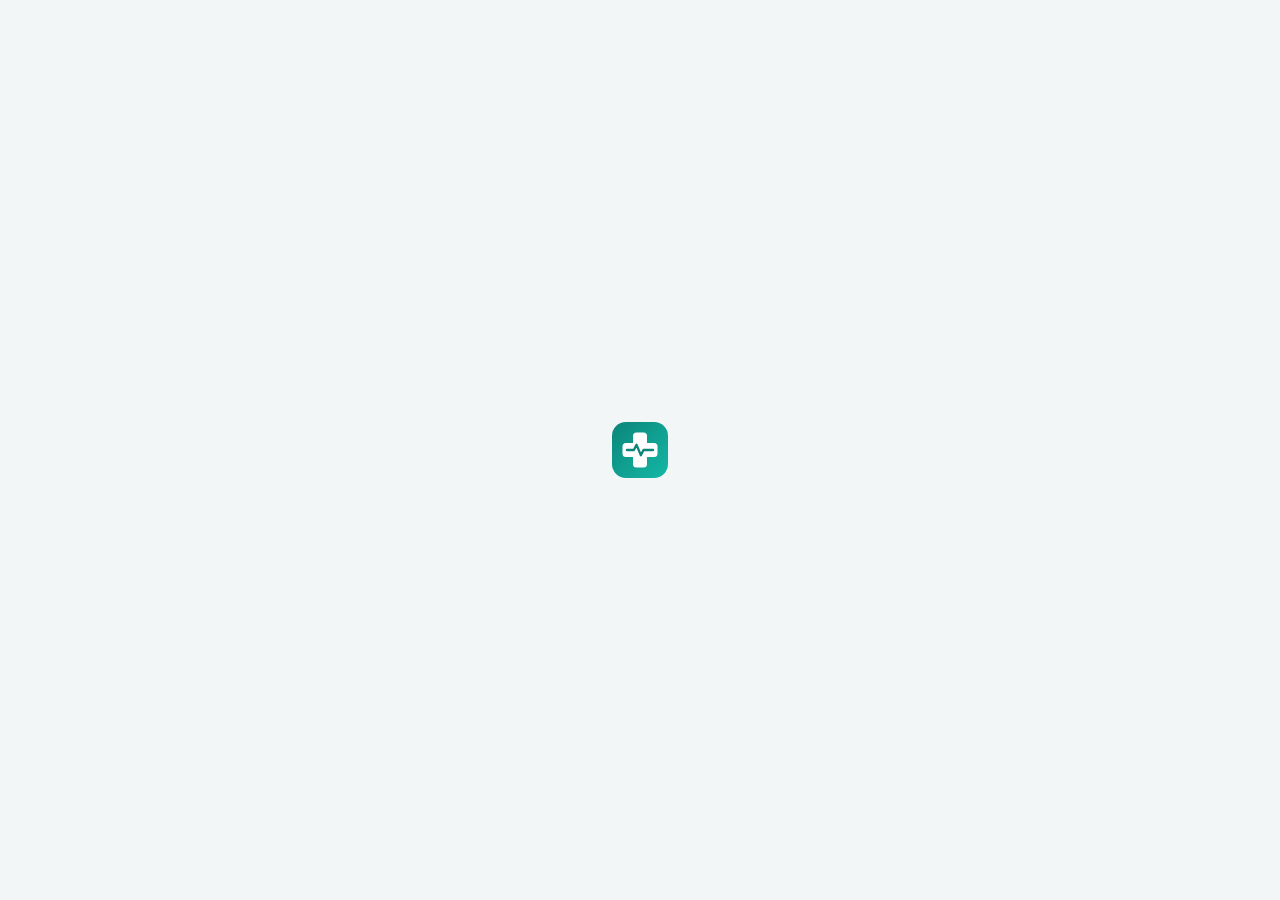
==== commit 5b8cb238: "Arreglos: tarjeta de usuarios solo en su vista, arranque sin parpadeo de login al volver, tema claro" ====
--- a/index.html
+++ b/index.html
@@ -9,7 +9,7 @@
 <script src="https://cdnjs.cloudflare.com/ajax/libs/qrcodejs/1.0.0/qrcode.min.js"></script>
 <link rel="stylesheet" href="css/base.css">
 </head>
-<body>
+<body class="booting light">
 
 <div id="print-report"></div>
 
@@ -19,7 +19,7 @@
 </div>
 
 <!-- LOGIN -->
-<div class="page active" id="page-login">
+<div class="page" id="page-login">
   <div class="bg-grid"></div>
   <div class="bg-glow bg-glow-1"></div>
   <div class="bg-glow bg-glow-2"></div>
--- a/css/base.css
+++ b/css/base.css
@@ -369,7 +369,7 @@
 /* ADMIN-ONLY visibility */
 .admin-only{display:none!important;}
 body.is-admin .admin-only{display:flex!important;}
-body.is-admin .admin-only-block{display:block!important;}
+body.is-admin .admin-only-block.active{display:block!important;}
 .admin-only-block{display:none!important;}
 
 /* DELETE */
@@ -694,3 +694,7 @@
 #usr-tbody td:nth-child(3)::before{content:'Rol';}
 #usr-tbody td:nth-child(4)::before{content:'Registrado';}
 }
+
+/* ARRANQUE: pantalla neutra mientras se resuelve la sesión (evita ver el login un instante al volver desde otra página) */
+body.booting::before{content:'';position:fixed;inset:0;z-index:9999;background:var(--bg) url(../logo.svg) center/56px no-repeat;}
+body.booting .page{visibility:hidden;}
